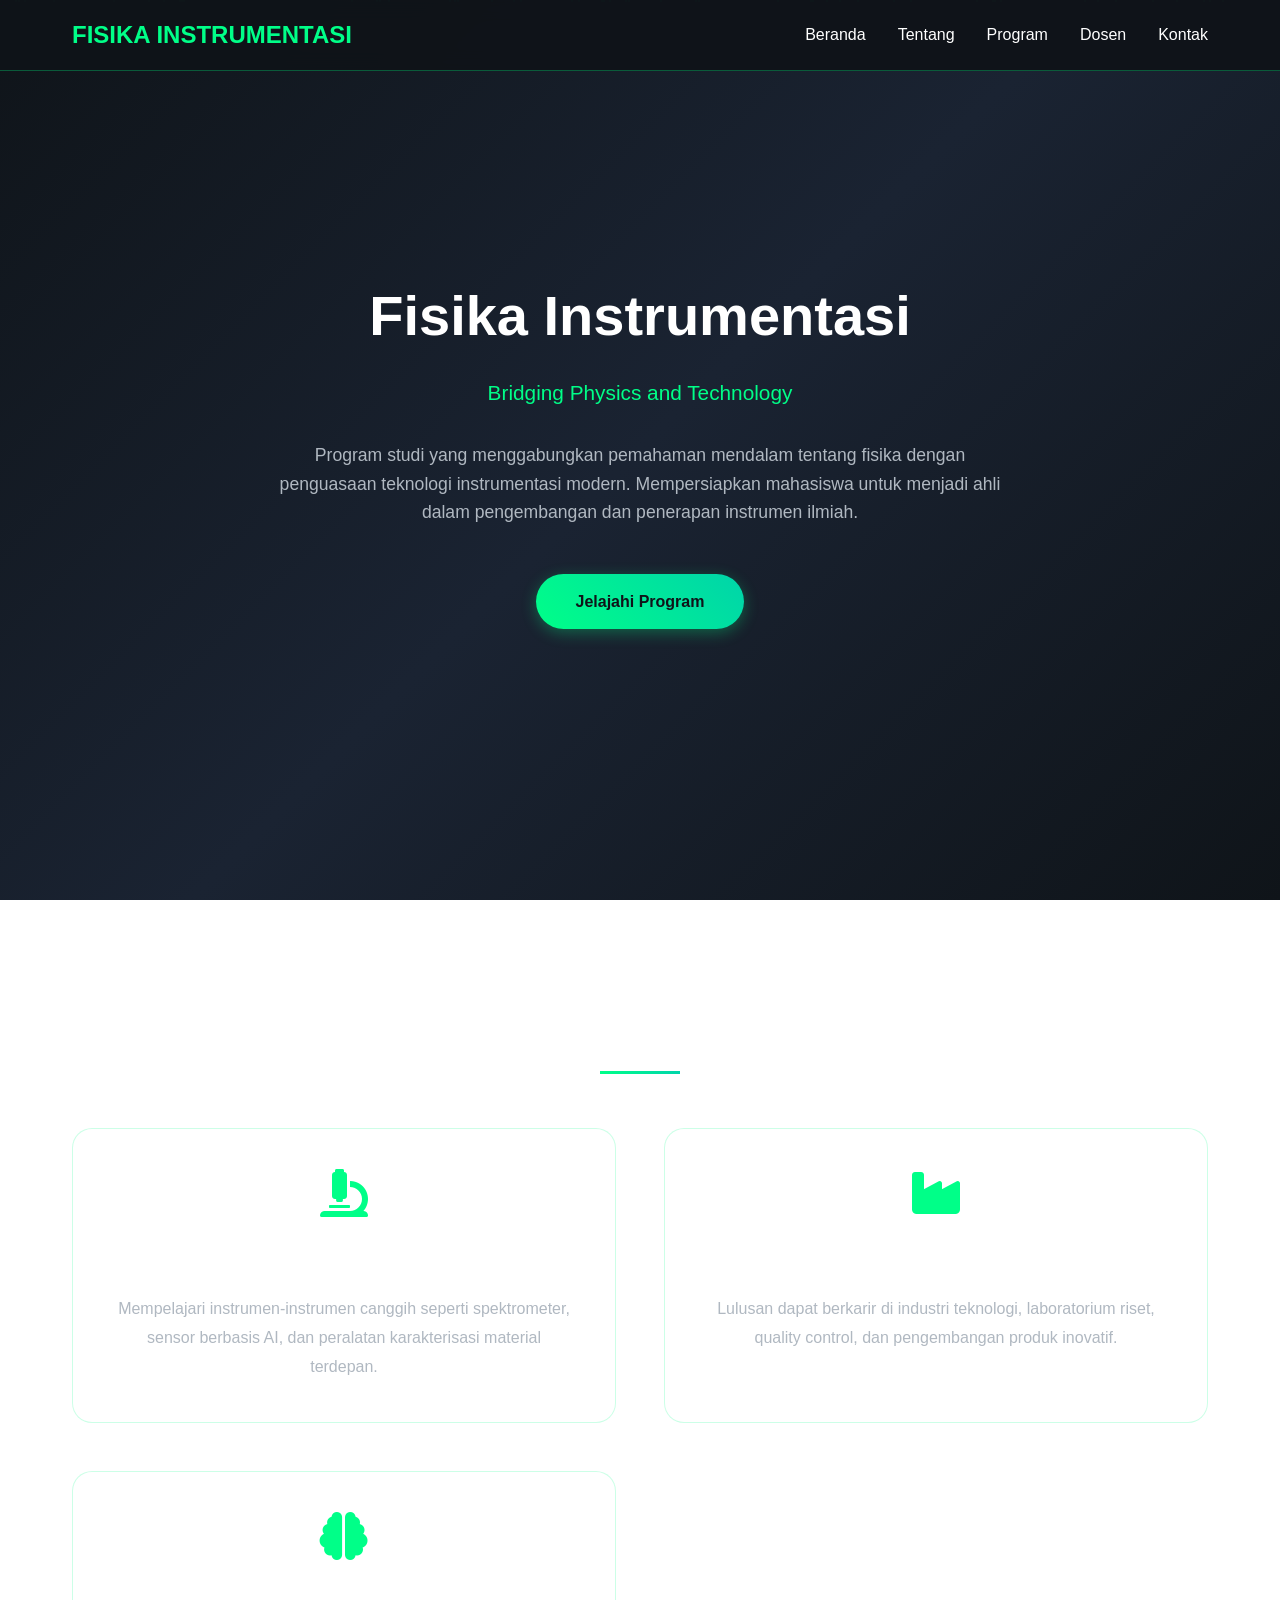
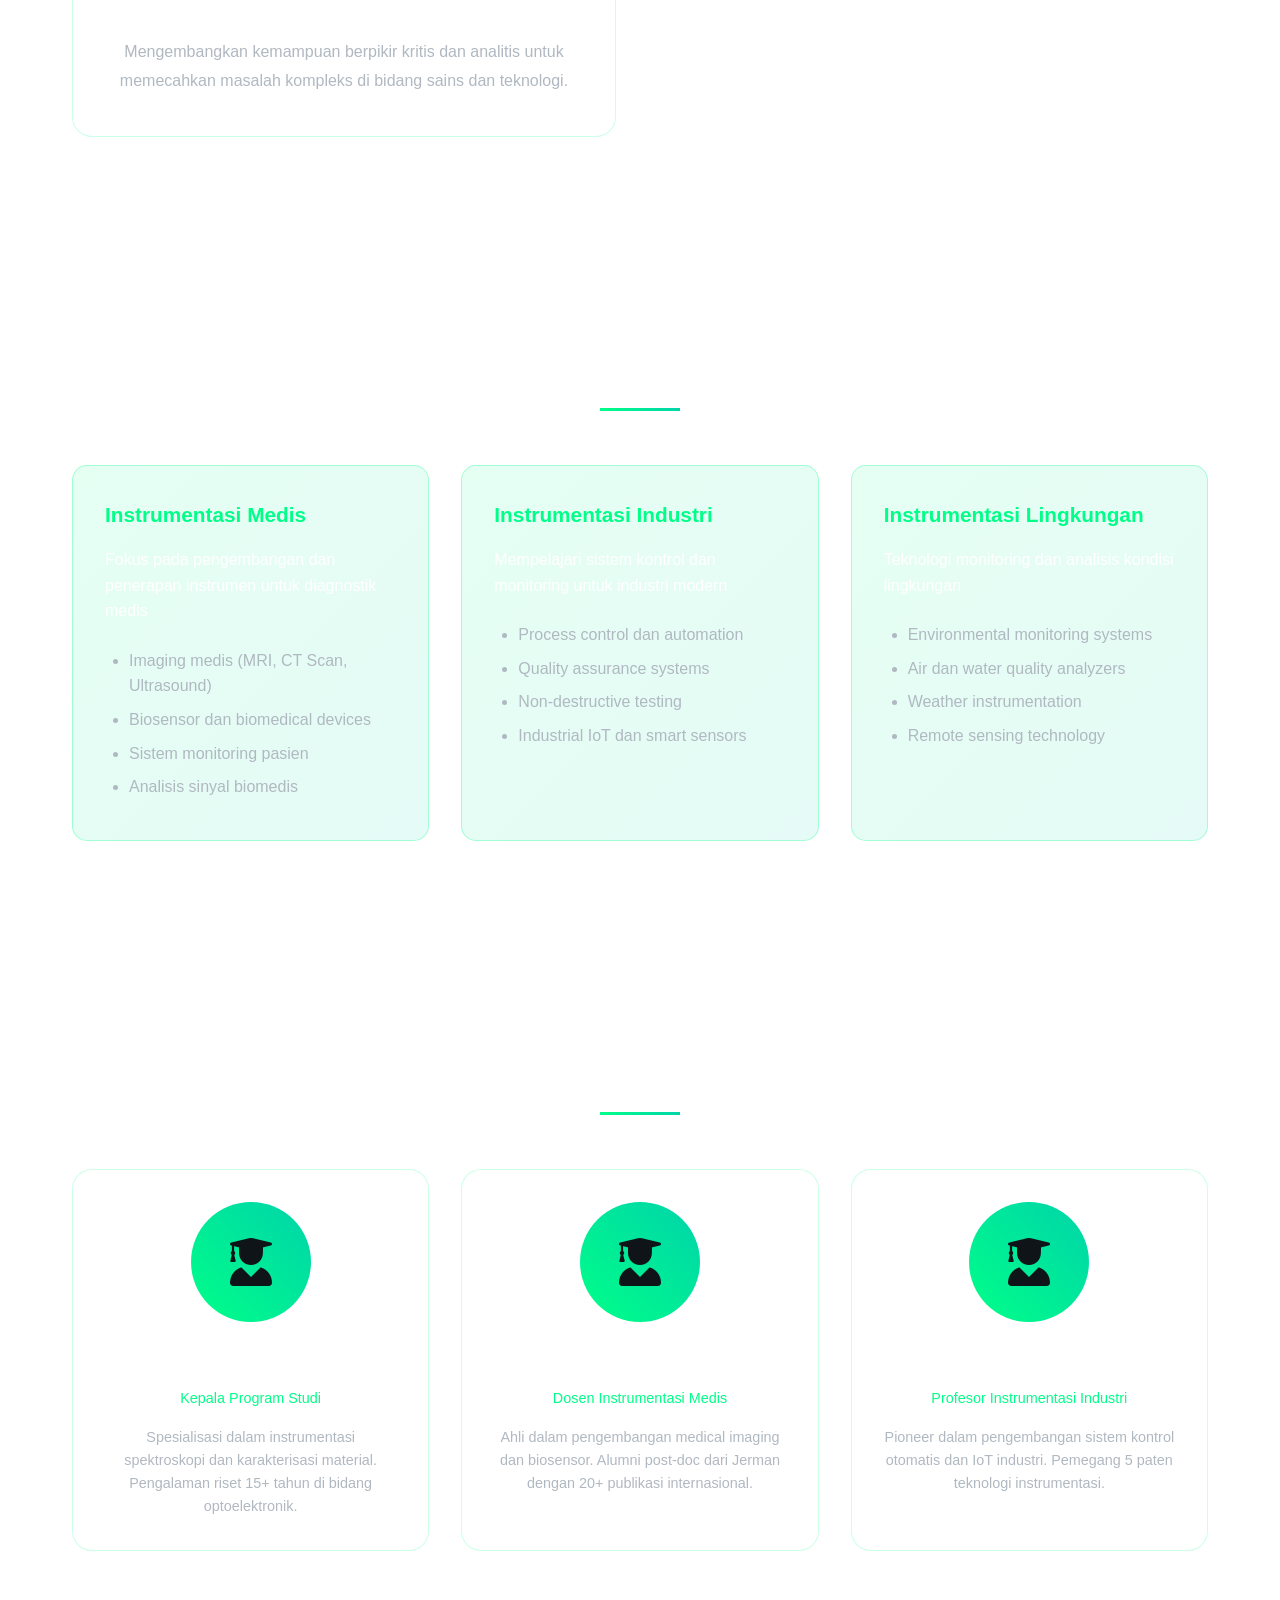
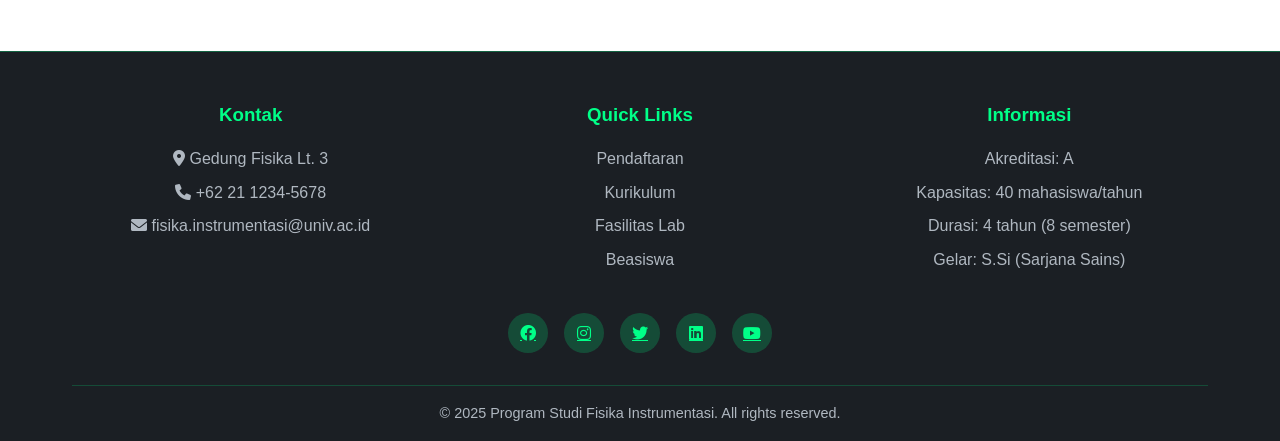
==== index.html @ 56d3bf28 "Add files via upload" ====
<!DOCTYPE html>
<html lang="id">
<head>
    <meta charset="UTF-8">
    <meta name="viewport" content="width=device-width, initial-scale=1.0">
    <title>Fisika Instrumentasi - Program Studi</title>
    <link href="https://cdnjs.cloudflare.com/ajax/libs/font-awesome/6.0.0/css/all.min.css" rel="stylesheet">
    <style>
        * {
            margin: 0;
            padding: 0;
            box-sizing: border-box;
        }

        body {
            font-family: 'Segoe UI', Tahoma, Geneva, Verdana, sans-serif;
            line-height: 1.6;
            color: #333;
            overflow-x: hidden;
        }

        /* Background Animation */
        .bg-animation {
            position: fixed;
            top: 0;
            left: 0;
            width: 100%;
            height: 100%;
            background: linear-gradient(135deg, #0f1419 0%, #1a2332 50%, #0f1419 100%);
            z-index: -2;
        }

        .particles {
            position: fixed;
            top: 0;
            left: 0;
            width: 100%;
            height: 100%;
            z-index: -1;
            opacity: 0.6;
        }

        .particle {
            position: absolute;
            width: 2px;
            height: 2px;
            background: #00ff88;
            border-radius: 50%;
            animation: float 20s infinite linear;
        }

        @keyframes float {
            0% { transform: translateY(100vh) rotate(0deg); opacity: 0; }
            10% { opacity: 1; }
            90% { opacity: 1; }
            100% { transform: translateY(-100vh) rotate(360deg); opacity: 0; }
        }

        /* Navigation */
        nav {
            position: fixed;
            top: 0;
            width: 100%;
            background: rgba(15, 20, 25, 0.95);
            backdrop-filter: blur(10px);
            border-bottom: 1px solid rgba(0, 255, 136, 0.3);
            z-index: 1000;
            padding: 1rem 0;
            transition: all 0.3s ease;
        }

        .nav-container {
            max-width: 1200px;
            margin: 0 auto;
            display: flex;
            justify-content: space-between;
            align-items: center;
            padding: 0 2rem;
        }

        .logo {
            font-size: 1.5rem;
            font-weight: bold;
            color: #00ff88;
            text-decoration: none;
        }

        .nav-links {
            display: flex;
            list-style: none;
            gap: 2rem;
        }

        .nav-links a {
            color: #fff;
            text-decoration: none;
            transition: all 0.3s ease;
            position: relative;
        }

        .nav-links a:hover {
            color: #00ff88;
            transform: translateY(-2px);
        }

        .nav-links a::after {
            content: '';
            position: absolute;
            bottom: -5px;
            left: 0;
            width: 0;
            height: 2px;
            background: #00ff88;
            transition: width 0.3s ease;
        }

        .nav-links a:hover::after {
            width: 100%;
        }

        /* Hero Section */
        .hero {
            height: 100vh;
            display: flex;
            align-items: center;
            justify-content: center;
            text-align: center;
            position: relative;
            overflow: hidden;
        }

        .hero-content {
            max-width: 800px;
            padding: 2rem;
            z-index: 2;
        }

        .hero h1 {
            font-size: 3.5rem;
            color: #fff;
            margin-bottom: 1rem;
            opacity: 0;
            animation: slideUp 1s ease forwards 0.5s;
        }

        .hero .subtitle {
            font-size: 1.3rem;
            color: #00ff88;
            margin-bottom: 2rem;
            opacity: 0;
            animation: slideUp 1s ease forwards 0.8s;
        }

        .hero .description {
            font-size: 1.1rem;
            color: #b0b8c1;
            margin-bottom: 3rem;
            opacity: 0;
            animation: slideUp 1s ease forwards 1.1s;
        }

        .cta-button {
            display: inline-block;
            padding: 15px 40px;
            background: linear-gradient(45deg, #00ff88, #00d4aa);
            color: #0f1419;
            text-decoration: none;
            border-radius: 50px;
            font-weight: bold;
            transition: all 0.3s ease;
            opacity: 0;
            animation: slideUp 1s ease forwards 1.4s;
            box-shadow: 0 4px 15px rgba(0, 255, 136, 0.3);
        }

        .cta-button:hover {
            transform: translateY(-3px);
            box-shadow: 0 8px 25px rgba(0, 255, 136, 0.5);
        }

        @keyframes slideUp {
            from {
                opacity: 0;
                transform: translateY(50px);
            }
            to {
                opacity: 1;
                transform: translateY(0);
            }
        }

        /* Sections */
        section {
            padding: 100px 0;
            position: relative;
        }

        .container {
            max-width: 1200px;
            margin: 0 auto;
            padding: 0 2rem;
        }

        .section-title {
            text-align: center;
            font-size: 2.5rem;
            color: #fff;
            margin-bottom: 3rem;
            position: relative;
        }

        .section-title::after {
            content: '';
            position: absolute;
            bottom: -10px;
            left: 50%;
            transform: translateX(-50%);
            width: 80px;
            height: 3px;
            background: linear-gradient(45deg, #00ff88, #00d4aa);
        }

        /* About Section */
        .about-grid {
            display: grid;
            grid-template-columns: repeat(auto-fit, minmax(350px, 1fr));
            gap: 3rem;
            margin-top: 4rem;
        }

        .about-card {
            background: rgba(255, 255, 255, 0.05);
            backdrop-filter: blur(10px);
            border: 1px solid rgba(0, 255, 136, 0.2);
            border-radius: 20px;
            padding: 2.5rem;
            text-align: center;
            transition: all 0.3s ease;
        }

        .about-card:hover {
            transform: translateY(-10px);
            border-color: #00ff88;
            box-shadow: 0 20px 40px rgba(0, 255, 136, 0.2);
        }

        .about-card i {
            font-size: 3rem;
            color: #00ff88;
            margin-bottom: 1.5rem;
        }

        .about-card h3 {
            color: #fff;
            font-size: 1.5rem;
            margin-bottom: 1rem;
        }

        .about-card p {
            color: #b0b8c1;
            line-height: 1.8;
        }

        /* Programs Section */
        .programs-grid {
            display: grid;
            grid-template-columns: repeat(auto-fit, minmax(300px, 1fr));
            gap: 2rem;
            margin-top: 4rem;
        }

        .program-card {
            background: linear-gradient(135deg, rgba(0, 255, 136, 0.1), rgba(0, 212, 170, 0.1));
            border: 1px solid rgba(0, 255, 136, 0.3);
            border-radius: 15px;
            padding: 2rem;
            transition: all 0.3s ease;
            position: relative;
            overflow: hidden;
        }

        .program-card::before {
            content: '';
            position: absolute;
            top: 0;
            left: -100%;
            width: 100%;
            height: 100%;
            background: linear-gradient(90deg, transparent, rgba(0, 255, 136, 0.2), transparent);
            transition: left 0.5s ease;
        }

        .program-card:hover::before {
            left: 100%;
        }

        .program-card:hover {
            transform: scale(1.05);
            border-color: #00ff88;
        }

        .program-card h3 {
            color: #00ff88;
            font-size: 1.3rem;
            margin-bottom: 1rem;
        }

        .program-card p {
            color: #fff;
            margin-bottom: 1.5rem;
        }

        .program-card ul {
            color: #b0b8c1;
            padding-left: 1.5rem;
        }

        .program-card li {
            margin-bottom: 0.5rem;
        }

        /* Faculty Section */
        .faculty-grid {
            display: grid;
            grid-template-columns: repeat(auto-fit, minmax(280px, 1fr));
            gap: 2rem;
            margin-top: 4rem;
        }

        .faculty-card {
            background: rgba(255, 255, 255, 0.05);
            backdrop-filter: blur(10px);
            border: 1px solid rgba(0, 255, 136, 0.2);
            border-radius: 20px;
            padding: 2rem;
            text-align: center;
            transition: all 0.3s ease;
            position: relative;
            overflow: hidden;
        }

        .faculty-card:hover {
            transform: translateY(-10px);
            border-color: #00ff88;
        }

        .faculty-avatar {
            width: 120px;
            height: 120px;
            border-radius: 50%;
            background: linear-gradient(45deg, #00ff88, #00d4aa);
            margin: 0 auto 1.5rem;
            display: flex;
            align-items: center;
            justify-content: center;
            font-size: 3rem;
            color: #0f1419;
            font-weight: bold;
        }

        .faculty-card h3 {
            color: #fff;
            font-size: 1.3rem;
            margin-bottom: 0.5rem;
        }

        .faculty-card .title {
            color: #00ff88;
            font-size: 0.9rem;
            margin-bottom: 1rem;
        }

        .faculty-card p {
            color: #b0b8c1;
            font-size: 0.9rem;
        }

        /* Footer */
        footer {
            background: rgba(15, 20, 25, 0.95);
            border-top: 1px solid rgba(0, 255, 136, 0.3);
            padding: 3rem 0 1rem;
            text-align: center;
        }

        .footer-content {
            max-width: 1200px;
            margin: 0 auto;
            padding: 0 2rem;
        }

        .footer-grid {
            display: grid;
            grid-template-columns: repeat(auto-fit, minmax(250px, 1fr));
            gap: 2rem;
            margin-bottom: 2rem;
        }

        .footer-section h3 {
            color: #00ff88;
            margin-bottom: 1rem;
        }

        .footer-section p, .footer-section a {
            color: #b0b8c1;
            text-decoration: none;
            margin-bottom: 0.5rem;
            display: block;
        }

        .footer-section a:hover {
            color: #00ff88;
        }

        .social-links {
            display: flex;
            justify-content: center;
            gap: 1rem;
            margin: 2rem 0;
        }

        .social-links a {
            display: inline-block;
            width: 40px;
            height: 40px;
            background: rgba(0, 255, 136, 0.2);
            border-radius: 50%;
            display: flex;
            align-items: center;
            justify-content: center;
            color: #00ff88;
            transition: all 0.3s ease;
        }

        .social-links a:hover {
            background: #00ff88;
            color: #0f1419;
            transform: translateY(-3px);
        }

        .copyright {
            border-top: 1px solid rgba(0, 255, 136, 0.2);
            padding-top: 1rem;
            color: #b0b8c1;
            font-size: 0.9rem;
        }

        /* Responsive */
        @media (max-width: 768px) {
            .nav-links {
                display: none;
            }

            .hero h1 {
                font-size: 2.5rem;
            }

            .hero .subtitle {
                font-size: 1.1rem;
            }

            .section-title {
                font-size: 2rem;
            }

            .about-grid, .programs-grid, .faculty-grid {
                grid-template-columns: 1fr;
            }
        }
    </style>
</head>
<body>
    <div class="bg-animation"></div>
    <div class="particles" id="particles"></div>

    <!-- Navigation -->
    <nav>
        <div class="nav-container">
            <a href="#" class="logo">FISIKA INSTRUMENTASI</a>
            <ul class="nav-links">
                <li><a href="#home">Beranda</a></li>
                <li><a href="#about">Tentang</a></li>
                <li><a href="#programs">Program</a></li>
                <li><a href="#faculty">Dosen</a></li>
                <li><a href="#contact">Kontak</a></li>
            </ul>
        </div>
    </nav>

    <!-- Hero Section -->
    <section id="home" class="hero">
        <div class="hero-content">
            <h1>Fisika Instrumentasi</h1>
            <p class="subtitle">Bridging Physics and Technology</p>
            <p class="description">
                Program studi yang menggabungkan pemahaman mendalam tentang fisika dengan penguasaan teknologi instrumentasi modern. 
                Mempersiapkan mahasiswa untuk menjadi ahli dalam pengembangan dan penerapan instrumen ilmiah.
            </p>
            <a href="#about" class="cta-button">Jelajahi Program</a>
        </div>
    </section>

    <!-- About Section -->
    <section id="about">
        <div class="container">
            <h2 class="section-title">Mengapa Fisika Instrumentasi?</h2>
            <div class="about-grid">
                <div class="about-card">
                    <i class="fas fa-microscope"></i>
                    <h3>Teknologi Canggih</h3>
                    <p>Mempelajari instrumen-instrumen canggih seperti spektrometer, sensor berbasis AI, dan peralatan karakterisasi material terdepan.</p>
                </div>
                <div class="about-card">
                    <i class="fas fa-industry"></i>
                    <h3>Peluang Karir Luas</h3>
                    <p>Lulusan dapat berkarir di industri teknologi, laboratorium riset, quality control, dan pengembangan produk inovatif.</p>
                </div>
                <div class="about-card">
                    <i class="fas fa-brain"></i>
                    <h3>Pemikiran Analitis</h3>
                    <p>Mengembangkan kemampuan berpikir kritis dan analitis untuk memecahkan masalah kompleks di bidang sains dan teknologi.</p>
                </div>
            </div>
        </div>
    </section>

    <!-- Programs Section -->
    <section id="programs">
        <div class="container">
            <h2 class="section-title">Program Unggulan</h2>
            <div class="programs-grid">
                <div class="program-card">
                    <h3>Instrumentasi Medis</h3>
                    <p>Fokus pada pengembangan dan penerapan instrumen untuk diagnostik medis</p>
                    <ul>
                        <li>Imaging medis (MRI, CT Scan, Ultrasound)</li>
                        <li>Biosensor dan biomedical devices</li>
                        <li>Sistem monitoring pasien</li>
                        <li>Analisis sinyal biomedis</li>
                    </ul>
                </div>
                <div class="program-card">
                    <h3>Instrumentasi Industri</h3>
                    <p>Mempelajari sistem kontrol dan monitoring untuk industri modern</p>
                    <ul>
                        <li>Process control dan automation</li>
                        <li>Quality assurance systems</li>
                        <li>Non-destructive testing</li>
                        <li>Industrial IoT dan smart sensors</li>
                    </ul>
                </div>
                <div class="program-card">
                    <h3>Instrumentasi Lingkungan</h3>
                    <p>Teknologi monitoring dan analisis kondisi lingkungan</p>
                    <ul>
                        <li>Environmental monitoring systems</li>
                        <li>Air dan water quality analyzers</li>
                        <li>Weather instrumentation</li>
                        <li>Remote sensing technology</li>
                    </ul>
                </div>
            </div>
        </div>
    </section>

    <!-- Faculty Section -->
    <section id="faculty">
        <div class="container">
            <h2 class="section-title">Tim Dosen</h2>
            <div class="faculty-grid">
                <div class="faculty-card">
                    <div class="faculty-avatar">
                        <i class="fas fa-user-graduate"></i>
                    </div>
                    <h3>Dr. Ahmad Santoso, M.Si</h3>
                    <p class="title">Kepala Program Studi</p>
                    <p>Spesialisasi dalam instrumentasi spektroskopi dan karakterisasi material. Pengalaman riset 15+ tahun di bidang optoelektronik.</p>
                </div>
                <div class="faculty-card">
                    <div class="faculty-avatar">
                        <i class="fas fa-user-graduate"></i>
                    </div>
                    <h3>Dr. Siti Rahayu, M.T</h3>
                    <p class="title">Dosen Instrumentasi Medis</p>
                    <p>Ahli dalam pengembangan medical imaging dan biosensor. Alumni post-doc dari Jerman dengan 20+ publikasi internasional.</p>
                </div>
                <div class="faculty-card">
                    <div class="faculty-avatar">
                        <i class="fas fa-user-graduate"></i>
                    </div>
                    <h3>Prof. Dr. Budi Pratama</h3>
                    <p class="title">Profesor Instrumentasi Industri</p>
                    <p>Pioneer dalam pengembangan sistem kontrol otomatis dan IoT industri. Pemegang 5 paten teknologi instrumentasi.</p>
                </div>
            </div>
        </div>
    </section>

    <!-- Footer -->
    <footer id="contact">
        <div class="footer-content">
            <div class="footer-grid">
                <div class="footer-section">
                    <h3>Kontak</h3>
                    <p><i class="fas fa-map-marker-alt"></i> Gedung Fisika Lt. 3</p>
                    <p><i class="fas fa-phone"></i> +62 21 1234-5678</p>
                    <p><i class="fas fa-envelope"></i> fisika.instrumentasi@univ.ac.id</p>
                </div>
                <div class="footer-section">
                    <h3>Quick Links</h3>
                    <a href="#">Pendaftaran</a>
                    <a href="#">Kurikulum</a>
                    <a href="#">Fasilitas Lab</a>
                    <a href="#">Beasiswa</a>
                </div>
                <div class="footer-section">
                    <h3>Informasi</h3>
                    <a href="#">Akreditasi: A</a>
                    <a href="#">Kapasitas: 40 mahasiswa/tahun</a>
                    <a href="#">Durasi: 4 tahun (8 semester)</a>
                    <a href="#">Gelar: S.Si (Sarjana Sains)</a>
                </div>
            </div>
            
            <div class="social-links">
                <a href="#"><i class="fab fa-facebook"></i></a>
                <a href="#"><i class="fab fa-instagram"></i></a>
                <a href="#"><i class="fab fa-twitter"></i></a>
                <a href="#"><i class="fab fa-linkedin"></i></a>
                <a href="#"><i class="fab fa-youtube"></i></a>
            </div>
            
            <div class="copyright">
                <p>&copy; 2025 Program Studi Fisika Instrumentasi. All rights reserved.</p>
            </div>
        </div>
    </footer>

    <script>
        // Create floating particles
        function createParticles() {
            const particlesContainer = document.getElementById('particles');
            const particleCount = 50;

            for (let i = 0; i < particleCount; i++) {
                const particle = document.createElement('div');
                particle.className = 'particle';
                particle.style.left = Math.random() * 100 + '%';
                particle.style.animationDelay = Math.random() * 20 + 's';
                particle.style.animationDuration = (Math.random() * 10 + 15) + 's';
                particlesContainer.appendChild(particle);
            }
        }

        // Smooth scrolling for navigation links
        document.querySelectorAll('a[href^="#"]').forEach(anchor => {
            anchor.addEventListener('click', function (e) {
                e.preventDefault();
                const target = document.querySelector(this.getAttribute('href'));
                if (target) {
                    target.scrollIntoView({
                        behavior: 'smooth',
                        block: 'start'
                    });
                }
            });
        });

        // Initialize particles when page loads
        window.addEventListener('load', createParticles);

        // Add scroll effect to navigation
        window.addEventListener('scroll', function() {
            const nav = document.querySelector('nav');
            if (window.scrollY > 100) {
                nav.style.background = 'rgba(15, 20, 25, 0.98)';
            } else {
                nav.style.background = 'rgba(15, 20, 25, 0.95)';
            }
        });

        // Add intersection observer for animations
        const observerOptions = {
            threshold: 0.1,
            rootMargin: '0px 0px -50px 0px'
        };

        const observer = new IntersectionObserver(function(entries) {
            entries.forEach(entry => {
                if (entry.isIntersecting) {
                    entry.target.style.opacity = '1';
                    entry.target.style.transform = 'translateY(0)';
                }
            });
        }, observerOptions);

        // Observe all cards for animation
        document.querySelectorAll('.about-card, .program-card, .faculty-card').forEach(card => {
            card.style.opacity = '0';
            card.style.transform = 'translateY(30px)';
            card.style.transition = 'all 0.6s ease';
            observer.observe(card);
        });
    </script>
</body>
</html>
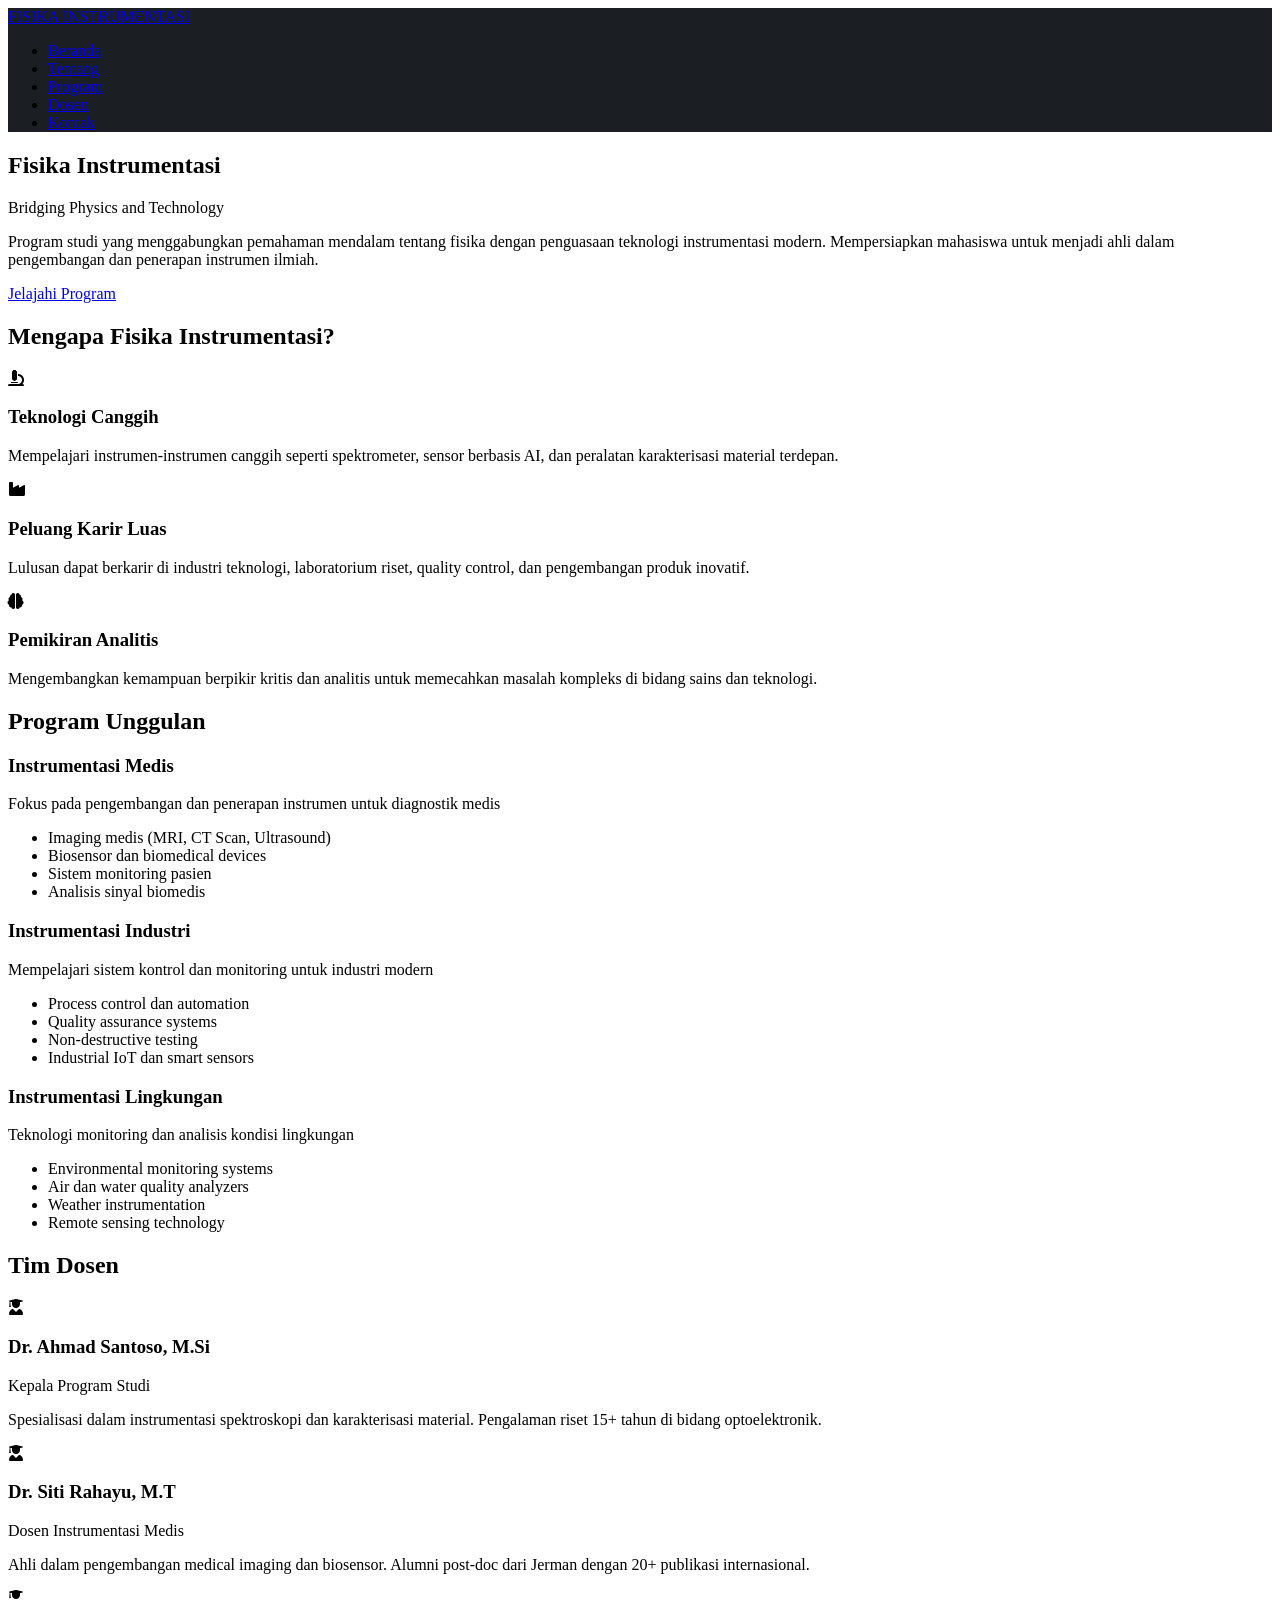
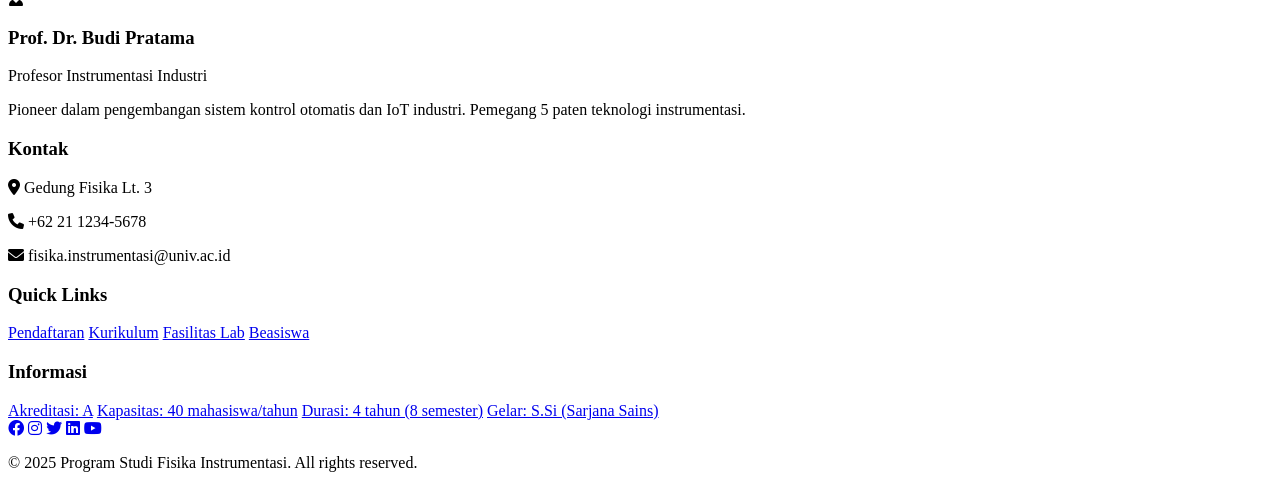
==== commit 6d75ee0d: "Update index.html" ====
--- a/index.html
+++ b/index.html
@@ -5,469 +5,7 @@
     <meta name="viewport" content="width=device-width, initial-scale=1.0">
     <title>Fisika Instrumentasi - Program Studi</title>
     <link href="https://cdnjs.cloudflare.com/ajax/libs/font-awesome/6.0.0/css/all.min.css" rel="stylesheet">
-    <style>
-        * {
-            margin: 0;
-            padding: 0;
-            box-sizing: border-box;
-        }
-
-        body {
-            font-family: 'Segoe UI', Tahoma, Geneva, Verdana, sans-serif;
-            line-height: 1.6;
-            color: #333;
-            overflow-x: hidden;
-        }
-
-        /* Background Animation */
-        .bg-animation {
-            position: fixed;
-            top: 0;
-            left: 0;
-            width: 100%;
-            height: 100%;
-            background: linear-gradient(135deg, #0f1419 0%, #1a2332 50%, #0f1419 100%);
-            z-index: -2;
-        }
-
-        .particles {
-            position: fixed;
-            top: 0;
-            left: 0;
-            width: 100%;
-            height: 100%;
-            z-index: -1;
-            opacity: 0.6;
-        }
-
-        .particle {
-            position: absolute;
-            width: 2px;
-            height: 2px;
-            background: #00ff88;
-            border-radius: 50%;
-            animation: float 20s infinite linear;
-        }
-
-        @keyframes float {
-            0% { transform: translateY(100vh) rotate(0deg); opacity: 0; }
-            10% { opacity: 1; }
-            90% { opacity: 1; }
-            100% { transform: translateY(-100vh) rotate(360deg); opacity: 0; }
-        }
-
-        /* Navigation */
-        nav {
-            position: fixed;
-            top: 0;
-            width: 100%;
-            background: rgba(15, 20, 25, 0.95);
-            backdrop-filter: blur(10px);
-            border-bottom: 1px solid rgba(0, 255, 136, 0.3);
-            z-index: 1000;
-            padding: 1rem 0;
-            transition: all 0.3s ease;
-        }
-
-        .nav-container {
-            max-width: 1200px;
-            margin: 0 auto;
-            display: flex;
-            justify-content: space-between;
-            align-items: center;
-            padding: 0 2rem;
-        }
-
-        .logo {
-            font-size: 1.5rem;
-            font-weight: bold;
-            color: #00ff88;
-            text-decoration: none;
-        }
-
-        .nav-links {
-            display: flex;
-            list-style: none;
-            gap: 2rem;
-        }
-
-        .nav-links a {
-            color: #fff;
-            text-decoration: none;
-            transition: all 0.3s ease;
-            position: relative;
-        }
-
-        .nav-links a:hover {
-            color: #00ff88;
-            transform: translateY(-2px);
-        }
-
-        .nav-links a::after {
-            content: '';
-            position: absolute;
-            bottom: -5px;
-            left: 0;
-            width: 0;
-            height: 2px;
-            background: #00ff88;
-            transition: width 0.3s ease;
-        }
-
-        .nav-links a:hover::after {
-            width: 100%;
-        }
-
-        /* Hero Section */
-        .hero {
-            height: 100vh;
-            display: flex;
-            align-items: center;
-            justify-content: center;
-            text-align: center;
-            position: relative;
-            overflow: hidden;
-        }
-
-        .hero-content {
-            max-width: 800px;
-            padding: 2rem;
-            z-index: 2;
-        }
-
-        .hero h1 {
-            font-size: 3.5rem;
-            color: #fff;
-            margin-bottom: 1rem;
-            opacity: 0;
-            animation: slideUp 1s ease forwards 0.5s;
-        }
-
-        .hero .subtitle {
-            font-size: 1.3rem;
-            color: #00ff88;
-            margin-bottom: 2rem;
-            opacity: 0;
-            animation: slideUp 1s ease forwards 0.8s;
-        }
-
-        .hero .description {
-            font-size: 1.1rem;
-            color: #b0b8c1;
-            margin-bottom: 3rem;
-            opacity: 0;
-            animation: slideUp 1s ease forwards 1.1s;
-        }
-
-        .cta-button {
-            display: inline-block;
-            padding: 15px 40px;
-            background: linear-gradient(45deg, #00ff88, #00d4aa);
-            color: #0f1419;
-            text-decoration: none;
-            border-radius: 50px;
-            font-weight: bold;
-            transition: all 0.3s ease;
-            opacity: 0;
-            animation: slideUp 1s ease forwards 1.4s;
-            box-shadow: 0 4px 15px rgba(0, 255, 136, 0.3);
-        }
-
-        .cta-button:hover {
-            transform: translateY(-3px);
-            box-shadow: 0 8px 25px rgba(0, 255, 136, 0.5);
-        }
-
-        @keyframes slideUp {
-            from {
-                opacity: 0;
-                transform: translateY(50px);
-            }
-            to {
-                opacity: 1;
-                transform: translateY(0);
-            }
-        }
-
-        /* Sections */
-        section {
-            padding: 100px 0;
-            position: relative;
-        }
-
-        .container {
-            max-width: 1200px;
-            margin: 0 auto;
-            padding: 0 2rem;
-        }
-
-        .section-title {
-            text-align: center;
-            font-size: 2.5rem;
-            color: #fff;
-            margin-bottom: 3rem;
-            position: relative;
-        }
-
-        .section-title::after {
-            content: '';
-            position: absolute;
-            bottom: -10px;
-            left: 50%;
-            transform: translateX(-50%);
-            width: 80px;
-            height: 3px;
-            background: linear-gradient(45deg, #00ff88, #00d4aa);
-        }
-
-        /* About Section */
-        .about-grid {
-            display: grid;
-            grid-template-columns: repeat(auto-fit, minmax(350px, 1fr));
-            gap: 3rem;
-            margin-top: 4rem;
-        }
-
-        .about-card {
-            background: rgba(255, 255, 255, 0.05);
-            backdrop-filter: blur(10px);
-            border: 1px solid rgba(0, 255, 136, 0.2);
-            border-radius: 20px;
-            padding: 2.5rem;
-            text-align: center;
-            transition: all 0.3s ease;
-        }
-
-        .about-card:hover {
-            transform: translateY(-10px);
-            border-color: #00ff88;
-            box-shadow: 0 20px 40px rgba(0, 255, 136, 0.2);
-        }
-
-        .about-card i {
-            font-size: 3rem;
-            color: #00ff88;
-            margin-bottom: 1.5rem;
-        }
-
-        .about-card h3 {
-            color: #fff;
-            font-size: 1.5rem;
-            margin-bottom: 1rem;
-        }
-
-        .about-card p {
-            color: #b0b8c1;
-            line-height: 1.8;
-        }
-
-        /* Programs Section */
-        .programs-grid {
-            display: grid;
-            grid-template-columns: repeat(auto-fit, minmax(300px, 1fr));
-            gap: 2rem;
-            margin-top: 4rem;
-        }
-
-        .program-card {
-            background: linear-gradient(135deg, rgba(0, 255, 136, 0.1), rgba(0, 212, 170, 0.1));
-            border: 1px solid rgba(0, 255, 136, 0.3);
-            border-radius: 15px;
-            padding: 2rem;
-            transition: all 0.3s ease;
-            position: relative;
-            overflow: hidden;
-        }
-
-        .program-card::before {
-            content: '';
-            position: absolute;
-            top: 0;
-            left: -100%;
-            width: 100%;
-            height: 100%;
-            background: linear-gradient(90deg, transparent, rgba(0, 255, 136, 0.2), transparent);
-            transition: left 0.5s ease;
-        }
-
-        .program-card:hover::before {
-            left: 100%;
-        }
-
-        .program-card:hover {
-            transform: scale(1.05);
-            border-color: #00ff88;
-        }
-
-        .program-card h3 {
-            color: #00ff88;
-            font-size: 1.3rem;
-            margin-bottom: 1rem;
-        }
-
-        .program-card p {
-            color: #fff;
-            margin-bottom: 1.5rem;
-        }
-
-        .program-card ul {
-            color: #b0b8c1;
-            padding-left: 1.5rem;
-        }
-
-        .program-card li {
-            margin-bottom: 0.5rem;
-        }
-
-        /* Faculty Section */
-        .faculty-grid {
-            display: grid;
-            grid-template-columns: repeat(auto-fit, minmax(280px, 1fr));
-            gap: 2rem;
-            margin-top: 4rem;
-        }
-
-        .faculty-card {
-            background: rgba(255, 255, 255, 0.05);
-            backdrop-filter: blur(10px);
-            border: 1px solid rgba(0, 255, 136, 0.2);
-            border-radius: 20px;
-            padding: 2rem;
-            text-align: center;
-            transition: all 0.3s ease;
-            position: relative;
-            overflow: hidden;
-        }
-
-        .faculty-card:hover {
-            transform: translateY(-10px);
-            border-color: #00ff88;
-        }
-
-        .faculty-avatar {
-            width: 120px;
-            height: 120px;
-            border-radius: 50%;
-            background: linear-gradient(45deg, #00ff88, #00d4aa);
-            margin: 0 auto 1.5rem;
-            display: flex;
-            align-items: center;
-            justify-content: center;
-            font-size: 3rem;
-            color: #0f1419;
-            font-weight: bold;
-        }
-
-        .faculty-card h3 {
-            color: #fff;
-            font-size: 1.3rem;
-            margin-bottom: 0.5rem;
-        }
-
-        .faculty-card .title {
-            color: #00ff88;
-            font-size: 0.9rem;
-            margin-bottom: 1rem;
-        }
-
-        .faculty-card p {
-            color: #b0b8c1;
-            font-size: 0.9rem;
-        }
-
-        /* Footer */
-        footer {
-            background: rgba(15, 20, 25, 0.95);
-            border-top: 1px solid rgba(0, 255, 136, 0.3);
-            padding: 3rem 0 1rem;
-            text-align: center;
-        }
-
-        .footer-content {
-            max-width: 1200px;
-            margin: 0 auto;
-            padding: 0 2rem;
-        }
-
-        .footer-grid {
-            display: grid;
-            grid-template-columns: repeat(auto-fit, minmax(250px, 1fr));
-            gap: 2rem;
-            margin-bottom: 2rem;
-        }
-
-        .footer-section h3 {
-            color: #00ff88;
-            margin-bottom: 1rem;
-        }
-
-        .footer-section p, .footer-section a {
-            color: #b0b8c1;
-            text-decoration: none;
-            margin-bottom: 0.5rem;
-            display: block;
-        }
-
-        .footer-section a:hover {
-            color: #00ff88;
-        }
-
-        .social-links {
-            display: flex;
-            justify-content: center;
-            gap: 1rem;
-            margin: 2rem 0;
-        }
-
-        .social-links a {
-            display: inline-block;
-            width: 40px;
-            height: 40px;
-            background: rgba(0, 255, 136, 0.2);
-            border-radius: 50%;
-            display: flex;
-            align-items: center;
-            justify-content: center;
-            color: #00ff88;
-            transition: all 0.3s ease;
-        }
-
-        .social-links a:hover {
-            background: #00ff88;
-            color: #0f1419;
-            transform: translateY(-3px);
-        }
-
-        .copyright {
-            border-top: 1px solid rgba(0, 255, 136, 0.2);
-            padding-top: 1rem;
-            color: #b0b8c1;
-            font-size: 0.9rem;
-        }
-
-        /* Responsive */
-        @media (max-width: 768px) {
-            .nav-links {
-                display: none;
-            }
-
-            .hero h1 {
-                font-size: 2.5rem;
-            }
-
-            .hero .subtitle {
-                font-size: 1.1rem;
-            }
-
-            .section-title {
-                font-size: 2rem;
-            }
-
-            .about-grid, .programs-grid, .faculty-grid {
-                grid-template-columns: 1fr;
-            }
-        }
-    </style>
+    <link rel="stylesheet" href="styles.css">
 </head>
 <body>
     <div class="bg-animation"></div>
@@ -703,4 +241,4 @@
         });
     </script>
 </body>
-</html>+</html>
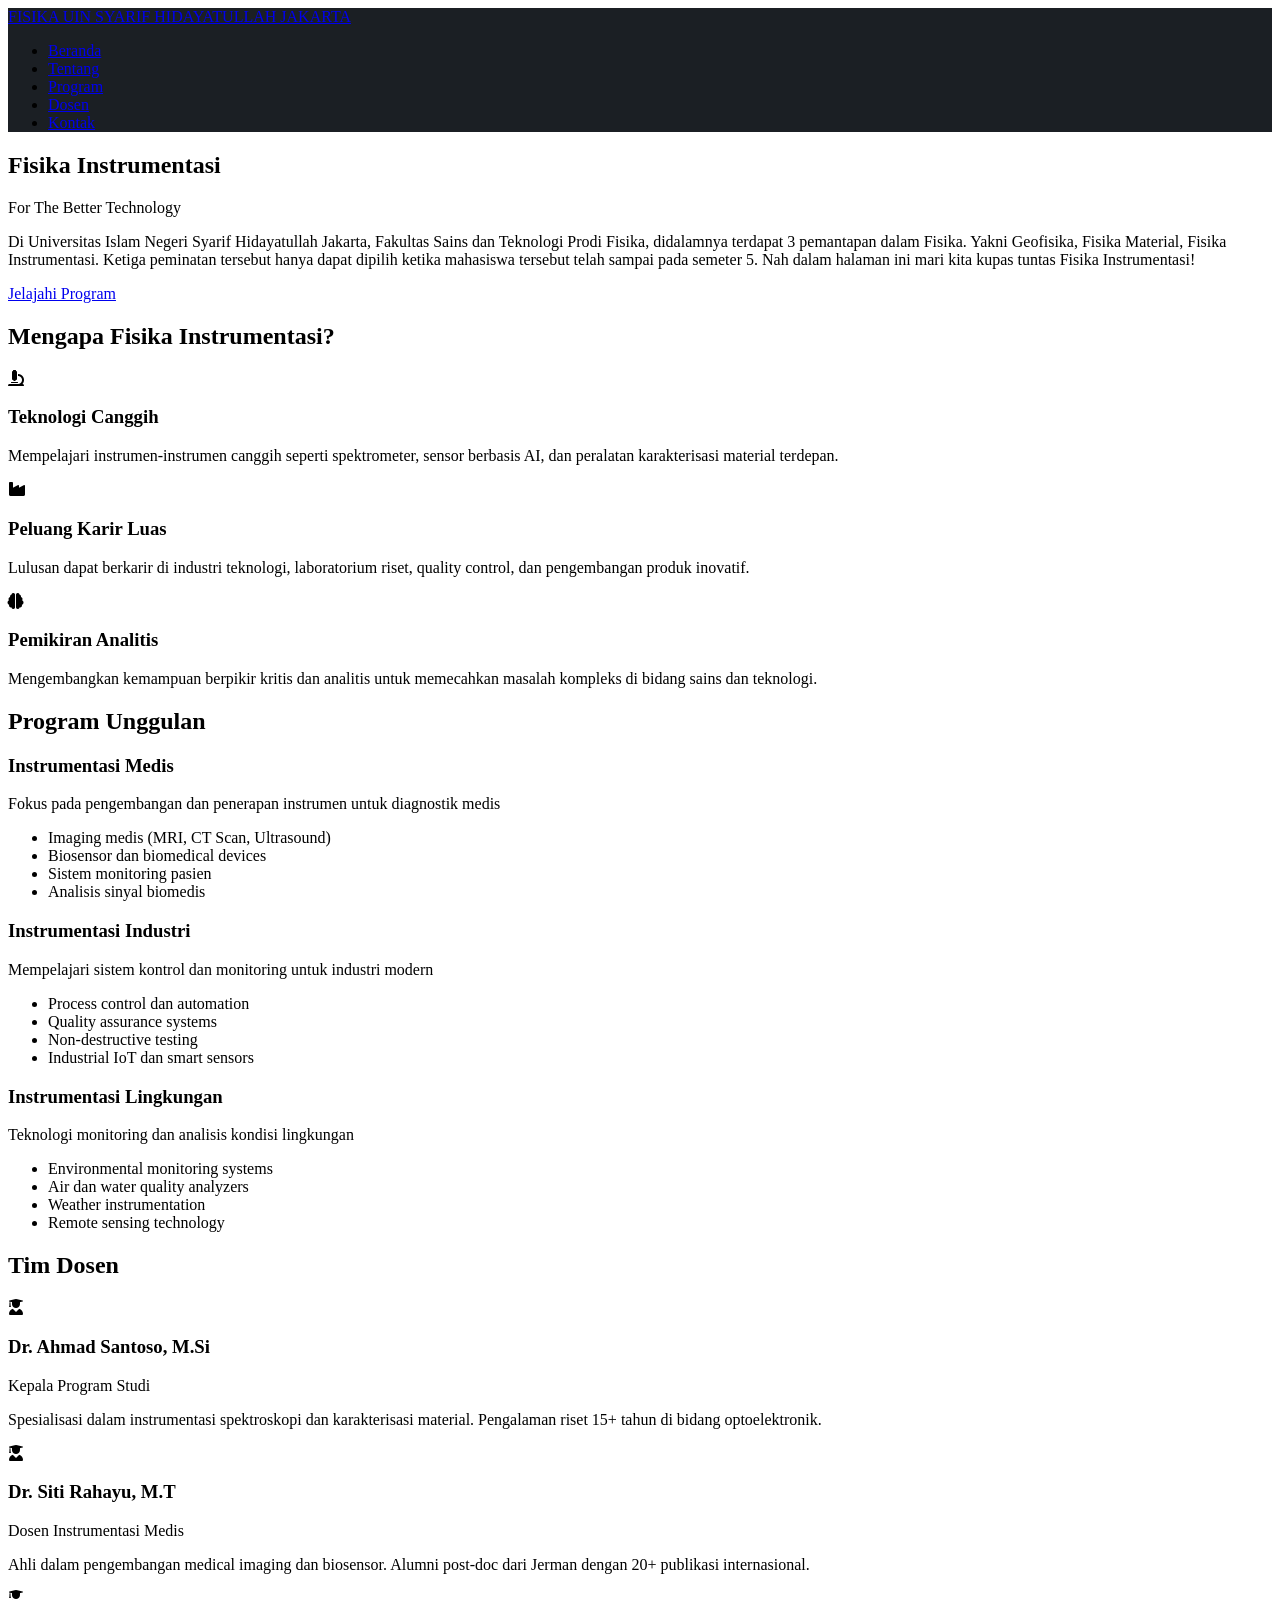
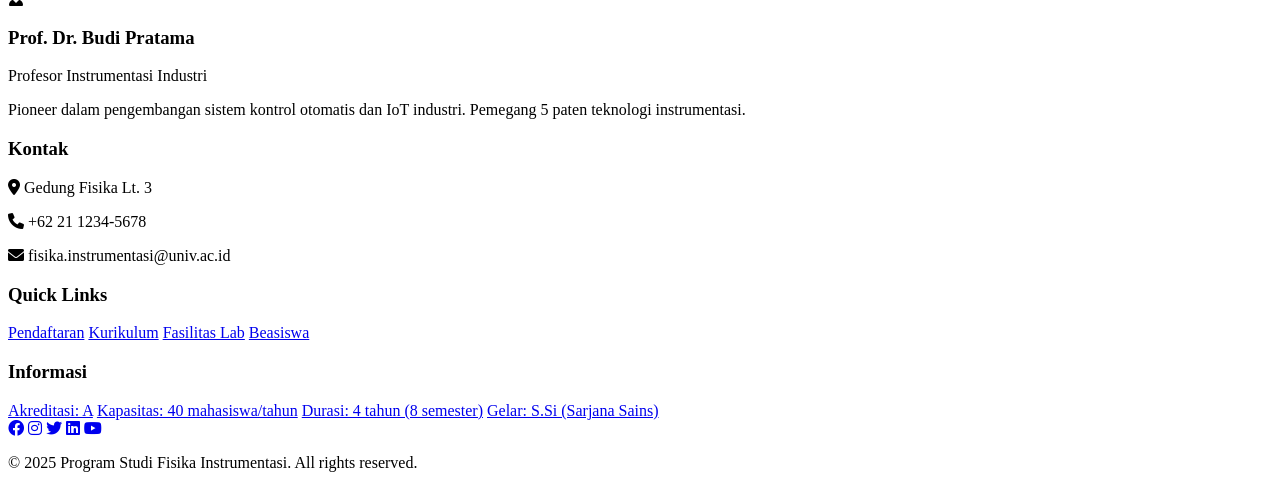
==== commit 1cbfb5da: "Update index.html" ====
--- a/index.html
+++ b/index.html
@@ -14,7 +14,7 @@
     <!-- Navigation -->
     <nav>
         <div class="nav-container">
-            <a href="#" class="logo">FISIKA INSTRUMENTASI</a>
+            <a href="#" class="logo">FISIKA UIN SYARIF HIDAYATULLAH JAKARTA</a>
             <ul class="nav-links">
                 <li><a href="#home">Beranda</a></li>
                 <li><a href="#about">Tentang</a></li>
@@ -29,10 +29,10 @@
     <section id="home" class="hero">
         <div class="hero-content">
             <h1>Fisika Instrumentasi</h1>
-            <p class="subtitle">Bridging Physics and Technology</p>
+            <p class="subtitle">For The Better Technology</p>
             <p class="description">
-                Program studi yang menggabungkan pemahaman mendalam tentang fisika dengan penguasaan teknologi instrumentasi modern. 
-                Mempersiapkan mahasiswa untuk menjadi ahli dalam pengembangan dan penerapan instrumen ilmiah.
+                Di Universitas Islam Negeri Syarif Hidayatullah Jakarta, Fakultas Sains dan Teknologi Prodi Fisika, didalamnya terdapat 3 pemantapan dalam Fisika. Yakni Geofisika, Fisika Material, Fisika Instrumentasi. Ketiga peminatan tersebut hanya dapat dipilih ketika mahasiswa tersebut telah sampai pada semeter 5. Nah dalam halaman ini mari kita kupas tuntas Fisika Instrumentasi!
+
             </p>
             <a href="#about" class="cta-button">Jelajahi Program</a>
         </div>
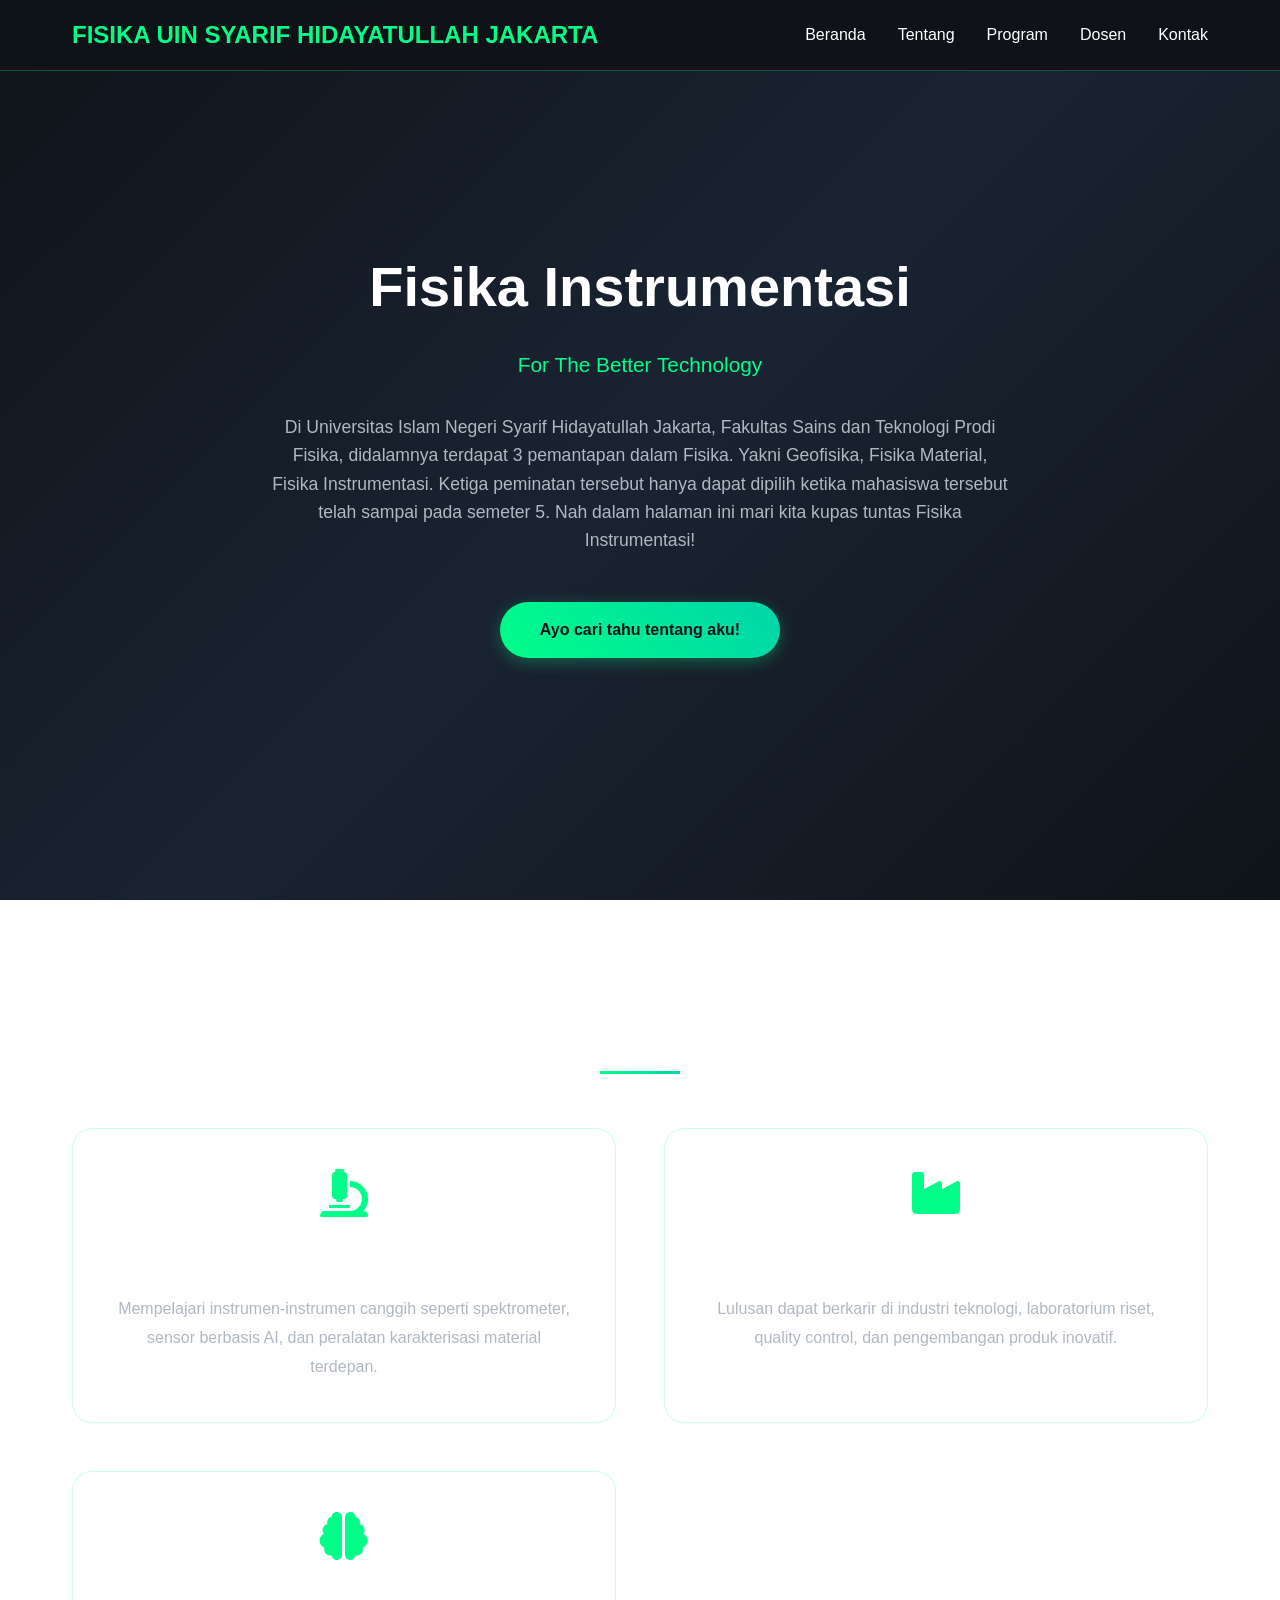
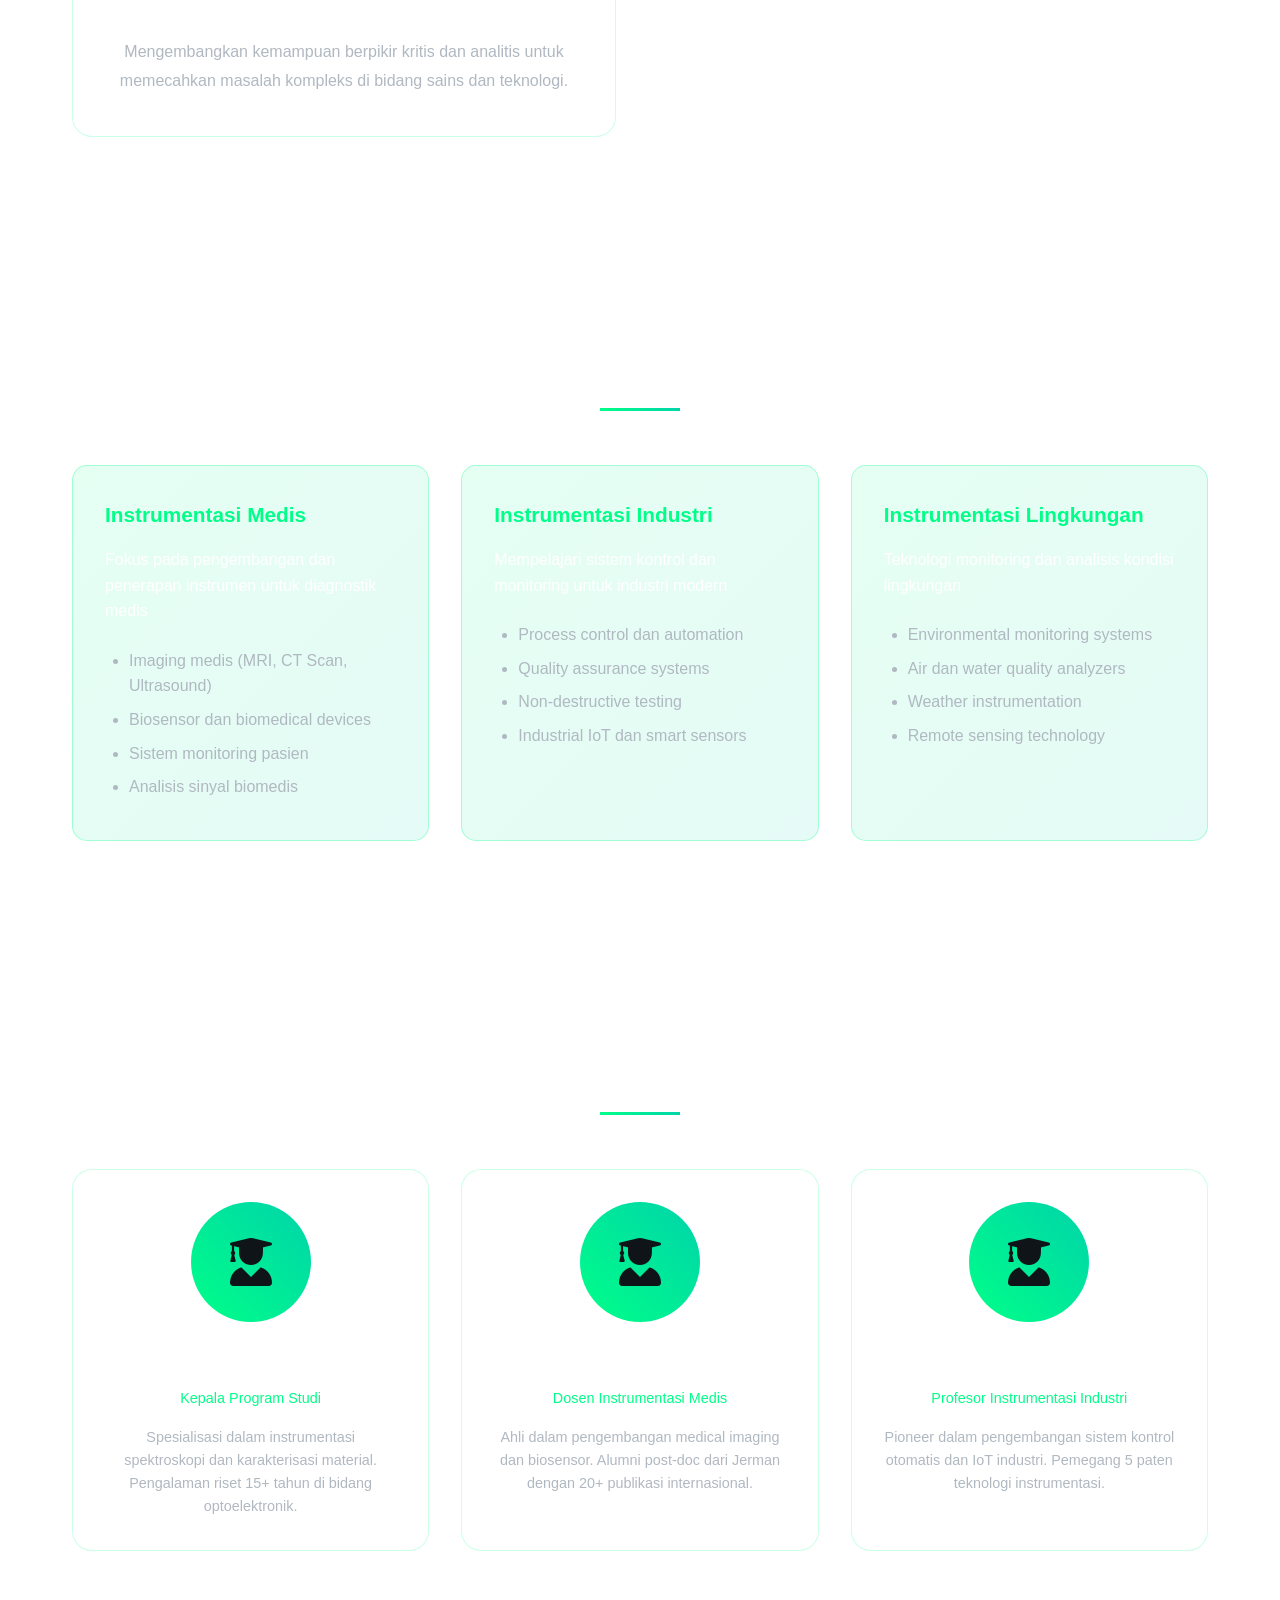
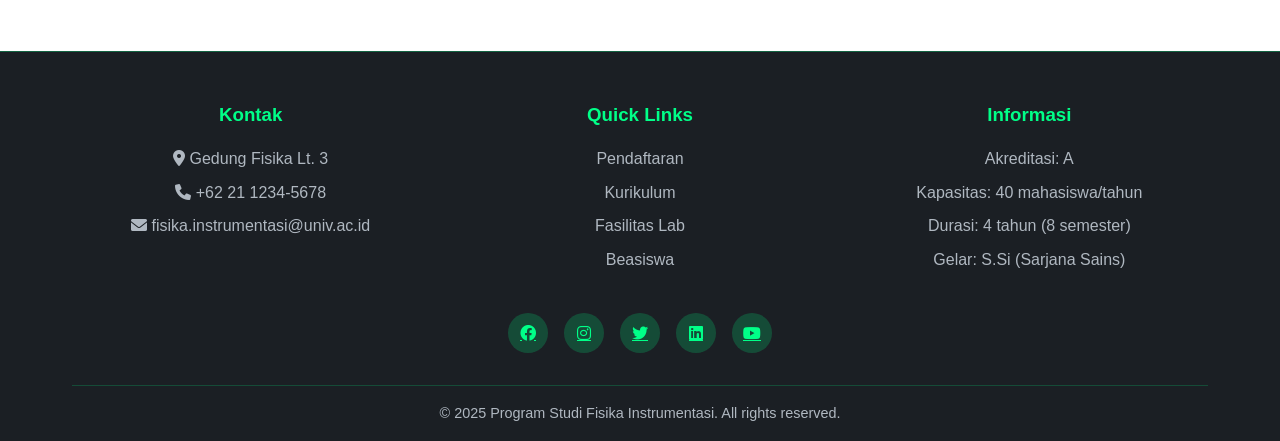
==== commit f826eb33: "Update index.html" ====
--- a/index.html
+++ b/index.html
@@ -31,17 +31,20 @@
             <h1>Fisika Instrumentasi</h1>
             <p class="subtitle">For The Better Technology</p>
             <p class="description">
-                Di Universitas Islam Negeri Syarif Hidayatullah Jakarta, Fakultas Sains dan Teknologi Prodi Fisika, didalamnya terdapat 3 pemantapan dalam Fisika. Yakni Geofisika, Fisika Material, Fisika Instrumentasi. Ketiga peminatan tersebut hanya dapat dipilih ketika mahasiswa tersebut telah sampai pada semeter 5. Nah dalam halaman ini mari kita kupas tuntas Fisika Instrumentasi!
+                Di Universitas Islam Negeri Syarif Hidayatullah Jakarta, Fakultas Sains dan Teknologi Prodi Fisika, 
+                didalamnya terdapat 3 pemantapan dalam Fisika. Yakni Geofisika, Fisika Material, Fisika Instrumentasi. 
+                Ketiga peminatan tersebut hanya dapat dipilih ketika mahasiswa tersebut telah sampai pada semeter 5. 
+                Nah dalam halaman ini mari kita kupas tuntas Fisika Instrumentasi!
 
             </p>
-            <a href="#about" class="cta-button">Jelajahi Program</a>
+            <a href="#about" class="cta-button">Ayo cari tahu tentang aku!</a>
         </div>
     </section>
 
     <!-- About Section -->
     <section id="about">
         <div class="container">
-            <h2 class="section-title">Mengapa Fisika Instrumentasi?</h2>
+            <h2 class="section-title">Apa itu Fisika Instrumentasi?</h2>
             <div class="about-grid">
                 <div class="about-card">
                     <i class="fas fa-microscope"></i>
--- a/styles.css
+++ b/styles.css
@@ -0,0 +1,461 @@
+* {
+    margin: 0;
+    padding: 0;
+    box-sizing: border-box;
+}
+
+body {
+    font-family: 'Segoe UI', Tahoma, Geneva, Verdana, sans-serif;
+    line-height: 1.6;
+    color: #333;
+    overflow-x: hidden;
+}
+
+/* Background Animation */
+.bg-animation {
+    position: fixed;
+    top: 0;
+    left: 0;
+    width: 100%;
+    height: 100%;
+    background: linear-gradient(135deg, #0f1419 0%, #1a2332 50%, #0f1419 100%);
+    z-index: -2;
+}
+
+.particles {
+    position: fixed;
+    top: 0;
+    left: 0;
+    width: 100%;
+    height: 100%;
+    z-index: -1;
+    opacity: 0.6;
+}
+
+.particle {
+    position: absolute;
+    width: 2px;
+    height: 2px;
+    background: #00ff88;
+    border-radius: 50%;
+    animation: float 20s infinite linear;
+}
+
+@keyframes float {
+    0% { transform: translateY(100vh) rotate(0deg); opacity: 0; }
+    10% { opacity: 1; }
+    90% { opacity: 1; }
+    100% { transform: translateY(-100vh) rotate(360deg); opacity: 0; }
+}
+
+/* Navigation */
+nav {
+    position: fixed;
+    top: 0;
+    width: 100%;
+    background: rgba(15, 20, 25, 0.95);
+    backdrop-filter: blur(10px);
+    border-bottom: 1px solid rgba(0, 255, 136, 0.3);
+    z-index: 1000;
+    padding: 1rem 0;
+    transition: all 0.3s ease;
+}
+
+.nav-container {
+    max-width: 1200px;
+    margin: 0 auto;
+    display: flex;
+    justify-content: space-between;
+    align-items: center;
+    padding: 0 2rem;
+}
+
+.logo {
+    font-size: 1.5rem;
+    font-weight: bold;
+    color: #00ff88;
+    text-decoration: none;
+}
+
+.nav-links {
+    display: flex;
+    list-style: none;
+    gap: 2rem;
+}
+
+.nav-links a {
+    color: #fff;
+    text-decoration: none;
+    transition: all 0.3s ease;
+    position: relative;
+}
+
+.nav-links a:hover {
+    color: #00ff88;
+    transform: translateY(-2px);
+}
+
+.nav-links a::after {
+    content: '';
+    position: absolute;
+    bottom: -5px;
+    left: 0;
+    width: 0;
+    height: 2px;
+    background: #00ff88;
+    transition: width 0.3s ease;
+}
+
+.nav-links a:hover::after {
+    width: 100%;
+}
+
+/* Hero Section */
+.hero {
+    height: 100vh;
+    display: flex;
+    align-items: center;
+    justify-content: center;
+    text-align: center;
+    position: relative;
+    overflow: hidden;
+}
+
+.hero-content {
+    max-width: 800px;
+    padding: 2rem;
+    z-index: 2;
+}
+
+.hero h1 {
+    font-size: 3.5rem;
+    color: #fff;
+    margin-bottom: 1rem;
+    opacity: 0;
+    animation: slideUp 1s ease forwards 0.5s;
+}
+
+.hero .subtitle {
+    font-size: 1.3rem;
+    color: #00ff88;
+    margin-bottom: 2rem;
+    opacity: 0;
+    animation: slideUp 1s ease forwards 0.8s;
+}
+
+.hero .description {
+    font-size: 1.1rem;
+    color: #b0b8c1;
+    margin-bottom: 3rem;
+    opacity: 0;
+    animation: slideUp 1s ease forwards 1.1s;
+}
+
+.cta-button {
+    display: inline-block;
+    padding: 15px 40px;
+    background: linear-gradient(45deg, #00ff88, #00d4aa);
+    color: #0f1419;
+    text-decoration: none;
+    border-radius: 50px;
+    font-weight: bold;
+    transition: all 0.3s ease;
+    opacity: 0;
+    animation: slideUp 1s ease forwards 1.4s;
+    box-shadow: 0 4px 15px rgba(0, 255, 136, 0.3);
+}
+
+.cta-button:hover {
+    transform: translateY(-3px);
+    box-shadow: 0 8px 25px rgba(0, 255, 136, 0.5);
+}
+
+@keyframes slideUp {
+    from {
+        opacity: 0;
+        transform: translateY(50px);
+    }
+    to {
+        opacity: 1;
+        transform: translateY(0);
+    }
+}
+
+/* Sections */
+section {
+    padding: 100px 0;
+    position: relative;
+}
+
+.container {
+    max-width: 1200px;
+    margin: 0 auto;
+    padding: 0 2rem;
+}
+
+.section-title {
+    text-align: center;
+    font-size: 2.5rem;
+    color: #fff;
+    margin-bottom: 3rem;
+    position: relative;
+}
+
+.section-title::after {
+    content: '';
+    position: absolute;
+    bottom: -10px;
+    left: 50%;
+    transform: translateX(-50%);
+    width: 80px;
+    height: 3px;
+    background: linear-gradient(45deg, #00ff88, #00d4aa);
+}
+
+/* About Section */
+.about-grid {
+    display: grid;
+    grid-template-columns: repeat(auto-fit, minmax(350px, 1fr));
+    gap: 3rem;
+    margin-top: 4rem;
+}
+
+.about-card {
+    background: rgba(255, 255, 255, 0.05);
+    backdrop-filter: blur(10px);
+    border: 1px solid rgba(0, 255, 136, 0.2);
+    border-radius: 20px;
+    padding: 2.5rem;
+    text-align: center;
+    transition: all 0.3s ease;
+}
+
+.about-card:hover {
+    transform: translateY(-10px);
+    border-color: #00ff88;
+    box-shadow: 0 20px 40px rgba(0, 255, 136, 0.2);
+}
+
+.about-card i {
+    font-size: 3rem;
+    color: #00ff88;
+    margin-bottom: 1.5rem;
+}
+
+.about-card h3 {
+    color: #fff;
+    font-size: 1.5rem;
+    margin-bottom: 1rem;
+}
+
+.about-card p {
+    color: #b0b8c1;
+    line-height: 1.8;
+}
+
+/* Programs Section */
+.programs-grid {
+    display: grid;
+    grid-template-columns: repeat(auto-fit, minmax(300px, 1fr));
+    gap: 2rem;
+    margin-top: 4rem;
+}
+
+.program-card {
+    background: linear-gradient(135deg, rgba(0, 255, 136, 0.1), rgba(0, 212, 170, 0.1));
+    border: 1px solid rgba(0, 255, 136, 0.3);
+    border-radius: 15px;
+    padding: 2rem;
+    transition: all 0.3s ease;
+    position: relative;
+    overflow: hidden;
+}
+
+.program-card::before {
+    content: '';
+    position: absolute;
+    top: 0;
+    left: -100%;
+    width: 100%;
+    height: 100%;
+    background: linear-gradient(90deg, transparent, rgba(0, 255, 136, 0.2), transparent);
+    transition: left 0.5s ease;
+}
+
+.program-card:hover::before {
+    left: 100%;
+}
+
+.program-card:hover {
+    transform: scale(1.05);
+    border-color: #00ff88;
+}
+
+.program-card h3 {
+    color: #00ff88;
+    font-size: 1.3rem;
+    margin-bottom: 1rem;
+}
+
+.program-card p {
+    color: #fff;
+    margin-bottom: 1.5rem;
+}
+
+.program-card ul {
+    color: #b0b8c1;
+    padding-left: 1.5rem;
+}
+
+.program-card li {
+    margin-bottom: 0.5rem;
+}
+
+/* Faculty Section */
+.faculty-grid {
+    display: grid;
+    grid-template-columns: repeat(auto-fit, minmax(280px, 1fr));
+    gap: 2rem;
+    margin-top: 4rem;
+}
+
+.faculty-card {
+    background: rgba(255, 255, 255, 0.05);
+    backdrop-filter: blur(10px);
+    border: 1px solid rgba(0, 255, 136, 0.2);
+    border-radius: 20px;
+    padding: 2rem;
+    text-align: center;
+    transition: all 0.3s ease;
+    position: relative;
+    overflow: hidden;
+}
+
+.faculty-card:hover {
+    transform: translateY(-10px);
+    border-color: #00ff88;
+}
+
+.faculty-avatar {
+    width: 120px;
+    height: 120px;
+    border-radius: 50%;
+    background: linear-gradient(45deg, #00ff88, #00d4aa);
+    margin: 0 auto 1.5rem;
+    display: flex;
+    align-items: center;
+    justify-content: center;
+    font-size: 3rem;
+    color: #0f1419;
+    font-weight: bold;
+}
+
+.faculty-card h3 {
+    color: #fff;
+    font-size: 1.3rem;
+    margin-bottom: 0.5rem;
+}
+
+.faculty-card .title {
+    color: #00ff88;
+    font-size: 0.9rem;
+    margin-bottom: 1rem;
+}
+
+.faculty-card p {
+    color: #b0b8c1;
+    font-size: 0.9rem;
+}
+
+/* Footer */
+footer {
+    background: rgba(15, 20, 25, 0.95);
+    border-top: 1px solid rgba(0, 255, 136, 0.3);
+    padding: 3rem 0 1rem;
+    text-align: center;
+}
+
+.footer-content {
+    max-width: 1200px;
+    margin: 0 auto;
+    padding: 0 2rem;
+}
+
+.footer-grid {
+    display: grid;
+    grid-template-columns: repeat(auto-fit, minmax(250px, 1fr));
+    gap: 2rem;
+    margin-bottom: 2rem;
+}
+
+.footer-section h3 {
+    color: #00ff88;
+    margin-bottom: 1rem;
+}
+
+.footer-section p, .footer-section a {
+    color: #b0b8c1;
+    text-decoration: none;
+    margin-bottom: 0.5rem;
+    display: block;
+}
+
+.footer-section a:hover {
+    color: #00ff88;
+}
+
+.social-links {
+    display: flex;
+    justify-content: center;
+    gap: 1rem;
+    margin: 2rem 0;
+}
+
+.social-links a {
+    display: inline-block;
+    width: 40px;
+    height: 40px;
+    background: rgba(0, 255, 136, 0.2);
+    border-radius: 50%;
+    display: flex;
+    align-items: center;
+    justify-content: center;
+    color: #00ff88;
+    transition: all 0.3s ease;
+}
+
+.social-links a:hover {
+    background: #00ff88;
+    color: #0f1419;
+    transform: translateY(-3px);
+}
+
+.copyright {
+    border-top: 1px solid rgba(0, 255, 136, 0.2);
+    padding-top: 1rem;
+    color: #b0b8c1;
+    font-size: 0.9rem;
+}
+
+/* Responsive */
+@media (max-width: 768px) {
+    .nav-links {
+        display: none;
+    }
+
+    .hero h1 {
+        font-size: 2.5rem;
+    }
+
+    .hero .subtitle {
+        font-size: 1.1rem;
+    }
+
+    .section-title {
+        font-size: 2rem;
+    }
+
+    .about-grid, .programs-grid, .faculty-grid {
+        grid-template-columns: 1fr;
+    }
+}
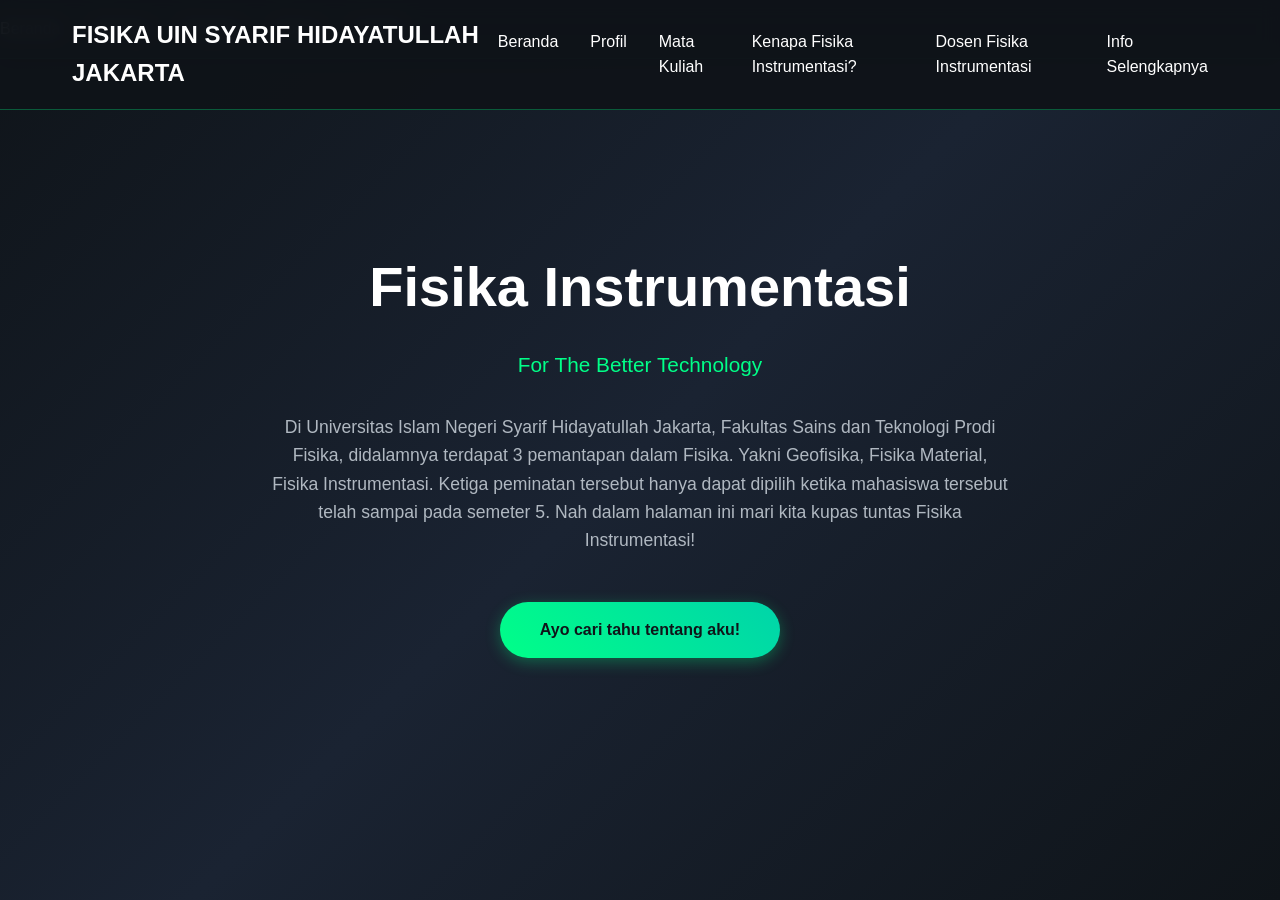
==== commit 1ccb887a: "Update index.html" ====
--- a/index.html
+++ b/index.html
@@ -3,7 +3,7 @@
 <head>
     <meta charset="UTF-8">
     <meta name="viewport" content="width=device-width, initial-scale=1.0">
-    <title>Fisika Instrumentasi - Program Studi</title>
+    <title>Beranda - Fisika Instrumentasi</title>
     <link href="https://cdnjs.cloudflare.com/ajax/libs/font-awesome/6.0.0/css/all.min.css" rel="stylesheet">
     <link rel="stylesheet" href="styles.css">
 </head>
@@ -11,11 +11,21 @@
     <div class="bg-animation"></div>
     <div class="particles" id="particles"></div>
 
-    <!-- Navigation -->
     <nav>
-        <div class="nav-container">
-            <a href="#" class="logo">FISIKA UIN SYARIF HIDAYATULLAH JAKARTA</a>
-            <ul class="nav-links">
+        <ul class="nav-links">
+    <nav>
+    <div class="nav-container">
+        <a href="beranda.html" class="logo">FISIKA UIN SYARIF HIDAYATULLAH JAKARTA</a>
+        <ul class="nav-links">
+            <li><a href="beranda.html" class="active">Beranda</a></li>
+            <li><a href="profil.html">Profil</a></li>
+            <li><a href="mata-kuliah.html">Mata Kuliah</a></li>
+            <li><a href="kenapa-fisika-instrumentasi.html">Kenapa Fisika Instrumentasi?</a></li>
+            <li><a href="dosen.html">Dosen Fisika Instrumentasi</a></li>
+            <li><a href="info-kontak.html">Info Selengkapnya</a></li>
+        </ul>
+    </div>
+</nav>
                 <li><a href="#home">Beranda</a></li>
                 <li><a href="#about">Tentang</a></li>
                 <li><a href="#programs">Program</a></li>
@@ -25,7 +35,6 @@
         </div>
     </nav>
 
-    <!-- Hero Section -->
     <section id="home" class="hero">
         <div class="hero-content">
             <h1>Fisika Instrumentasi</h1>
@@ -35,213 +44,18 @@
                 didalamnya terdapat 3 pemantapan dalam Fisika. Yakni Geofisika, Fisika Material, Fisika Instrumentasi. 
                 Ketiga peminatan tersebut hanya dapat dipilih ketika mahasiswa tersebut telah sampai pada semeter 5. 
                 Nah dalam halaman ini mari kita kupas tuntas Fisika Instrumentasi!
-
             </p>
             <a href="#about" class="cta-button">Ayo cari tahu tentang aku!</a>
         </div>
     </section>
 
-    <!-- About Section -->
-    <section id="about">
-        <div class="container">
-            <h2 class="section-title">Apa itu Fisika Instrumentasi?</h2>
-            <div class="about-grid">
-                <div class="about-card">
-                    <i class="fas fa-microscope"></i>
-                    <h3>Teknologi Canggih</h3>
-                    <p>Mempelajari instrumen-instrumen canggih seperti spektrometer, sensor berbasis AI, dan peralatan karakterisasi material terdepan.</p>
-                </div>
-                <div class="about-card">
-                    <i class="fas fa-industry"></i>
-                    <h3>Peluang Karir Luas</h3>
-                    <p>Lulusan dapat berkarir di industri teknologi, laboratorium riset, quality control, dan pengembangan produk inovatif.</p>
-                </div>
-                <div class="about-card">
-                    <i class="fas fa-brain"></i>
-                    <h3>Pemikiran Analitis</h3>
-                    <p>Mengembangkan kemampuan berpikir kritis dan analitis untuk memecahkan masalah kompleks di bidang sains dan teknologi.</p>
-                </div>
-            </div>
-        </div>
-    </section>
-
-    <!-- Programs Section -->
-    <section id="programs">
-        <div class="container">
-            <h2 class="section-title">Program Unggulan</h2>
-            <div class="programs-grid">
-                <div class="program-card">
-                    <h3>Instrumentasi Medis</h3>
-                    <p>Fokus pada pengembangan dan penerapan instrumen untuk diagnostik medis</p>
-                    <ul>
-                        <li>Imaging medis (MRI, CT Scan, Ultrasound)</li>
-                        <li>Biosensor dan biomedical devices</li>
-                        <li>Sistem monitoring pasien</li>
-                        <li>Analisis sinyal biomedis</li>
-                    </ul>
-                </div>
-                <div class="program-card">
-                    <h3>Instrumentasi Industri</h3>
-                    <p>Mempelajari sistem kontrol dan monitoring untuk industri modern</p>
-                    <ul>
-                        <li>Process control dan automation</li>
-                        <li>Quality assurance systems</li>
-                        <li>Non-destructive testing</li>
-                        <li>Industrial IoT dan smart sensors</li>
-                    </ul>
-                </div>
-                <div class="program-card">
-                    <h3>Instrumentasi Lingkungan</h3>
-                    <p>Teknologi monitoring dan analisis kondisi lingkungan</p>
-                    <ul>
-                        <li>Environmental monitoring systems</li>
-                        <li>Air dan water quality analyzers</li>
-                        <li>Weather instrumentation</li>
-                        <li>Remote sensing technology</li>
-                    </ul>
-                </div>
-            </div>
-        </div>
-    </section>
-
-    <!-- Faculty Section -->
-    <section id="faculty">
-        <div class="container">
-            <h2 class="section-title">Tim Dosen</h2>
-            <div class="faculty-grid">
-                <div class="faculty-card">
-                    <div class="faculty-avatar">
-                        <i class="fas fa-user-graduate"></i>
-                    </div>
-                    <h3>Dr. Ahmad Santoso, M.Si</h3>
-                    <p class="title">Kepala Program Studi</p>
-                    <p>Spesialisasi dalam instrumentasi spektroskopi dan karakterisasi material. Pengalaman riset 15+ tahun di bidang optoelektronik.</p>
-                </div>
-                <div class="faculty-card">
-                    <div class="faculty-avatar">
-                        <i class="fas fa-user-graduate"></i>
-                    </div>
-                    <h3>Dr. Siti Rahayu, M.T</h3>
-                    <p class="title">Dosen Instrumentasi Medis</p>
-                    <p>Ahli dalam pengembangan medical imaging dan biosensor. Alumni post-doc dari Jerman dengan 20+ publikasi internasional.</p>
-                </div>
-                <div class="faculty-card">
-                    <div class="faculty-avatar">
-                        <i class="fas fa-user-graduate"></i>
-                    </div>
-                    <h3>Prof. Dr. Budi Pratama</h3>
-                    <p class="title">Profesor Instrumentasi Industri</p>
-                    <p>Pioneer dalam pengembangan sistem kontrol otomatis dan IoT industri. Pemegang 5 paten teknologi instrumentasi.</p>
-                </div>
-            </div>
-        </div>
-    </section>
-
-    <!-- Footer -->
-    <footer id="contact">
-        <div class="footer-content">
-            <div class="footer-grid">
-                <div class="footer-section">
-                    <h3>Kontak</h3>
-                    <p><i class="fas fa-map-marker-alt"></i> Gedung Fisika Lt. 3</p>
-                    <p><i class="fas fa-phone"></i> +62 21 1234-5678</p>
-                    <p><i class="fas fa-envelope"></i> fisika.instrumentasi@univ.ac.id</p>
-                </div>
-                <div class="footer-section">
-                    <h3>Quick Links</h3>
-                    <a href="#">Pendaftaran</a>
-                    <a href="#">Kurikulum</a>
-                    <a href="#">Fasilitas Lab</a>
-                    <a href="#">Beasiswa</a>
-                </div>
-                <div class="footer-section">
-                    <h3>Informasi</h3>
-                    <a href="#">Akreditasi: A</a>
-                    <a href="#">Kapasitas: 40 mahasiswa/tahun</a>
-                    <a href="#">Durasi: 4 tahun (8 semester)</a>
-                    <a href="#">Gelar: S.Si (Sarjana Sains)</a>
-                </div>
-            </div>
-            
-            <div class="social-links">
-                <a href="#"><i class="fab fa-facebook"></i></a>
-                <a href="#"><i class="fab fa-instagram"></i></a>
-                <a href="#"><i class="fab fa-twitter"></i></a>
-                <a href="#"><i class="fab fa-linkedin"></i></a>
-                <a href="#"><i class="fab fa-youtube"></i></a>
-            </div>
-            
-            <div class="copyright">
-                <p>&copy; 2025 Program Studi Fisika Instrumentasi. All rights reserved.</p>
-            </div>
-        </div>
-    </footer>
-
     <script>
-        // Create floating particles
-        function createParticles() {
-            const particlesContainer = document.getElementById('particles');
-            const particleCount = 50;
-
-            for (let i = 0; i < particleCount; i++) {
-                const particle = document.createElement('div');
-                particle.className = 'particle';
-                particle.style.left = Math.random() * 100 + '%';
-                particle.style.animationDelay = Math.random() * 20 + 's';
-                particle.style.animationDuration = (Math.random() * 10 + 15) + 's';
-                particlesContainer.appendChild(particle);
-            }
-        }
-
-        // Smooth scrolling for navigation links
-        document.querySelectorAll('a[href^="#"]').forEach(anchor => {
-            anchor.addEventListener('click', function (e) {
-                e.preventDefault();
-                const target = document.querySelector(this.getAttribute('href'));
-                if (target) {
-                    target.scrollIntoView({
-                        behavior: 'smooth',
-                        block: 'start'
-                    });
-                }
-            });
-        });
-
-        // Initialize particles when page loads
+        function createParticles(){/* ... Kode JavaScript Asli ... */};
+        document.querySelectorAll('a[href^="#"]').forEach(anchor => {/* ... Kode JavaScript Asli ... */});
         window.addEventListener('load', createParticles);
-
-        // Add scroll effect to navigation
-        window.addEventListener('scroll', function() {
-            const nav = document.querySelector('nav');
-            if (window.scrollY > 100) {
-                nav.style.background = 'rgba(15, 20, 25, 0.98)';
-            } else {
-                nav.style.background = 'rgba(15, 20, 25, 0.95)';
-            }
-        });
-
-        // Add intersection observer for animations
-        const observerOptions = {
-            threshold: 0.1,
-            rootMargin: '0px 0px -50px 0px'
-        };
-
-        const observer = new IntersectionObserver(function(entries) {
-            entries.forEach(entry => {
-                if (entry.isIntersecting) {
-                    entry.target.style.opacity = '1';
-                    entry.target.style.transform = 'translateY(0)';
-                }
-            });
-        }, observerOptions);
-
-        // Observe all cards for animation
-        document.querySelectorAll('.about-card, .program-card, .faculty-card').forEach(card => {
-            card.style.opacity = '0';
-            card.style.transform = 'translateY(30px)';
-            card.style.transition = 'all 0.6s ease';
-            observer.observe(card);
-        });
+        window.addEventListener('scroll', function(){/* ... Kode JavaScript Asli ... */});
+        const observerOptions={/* ... */},observer=new IntersectionObserver(function(e){/* ... */},observerOptions);
+        document.querySelectorAll(".about-card, .program-card, .faculty-card").forEach(e=>{/* ... */});
     </script>
 </body>
 </html>
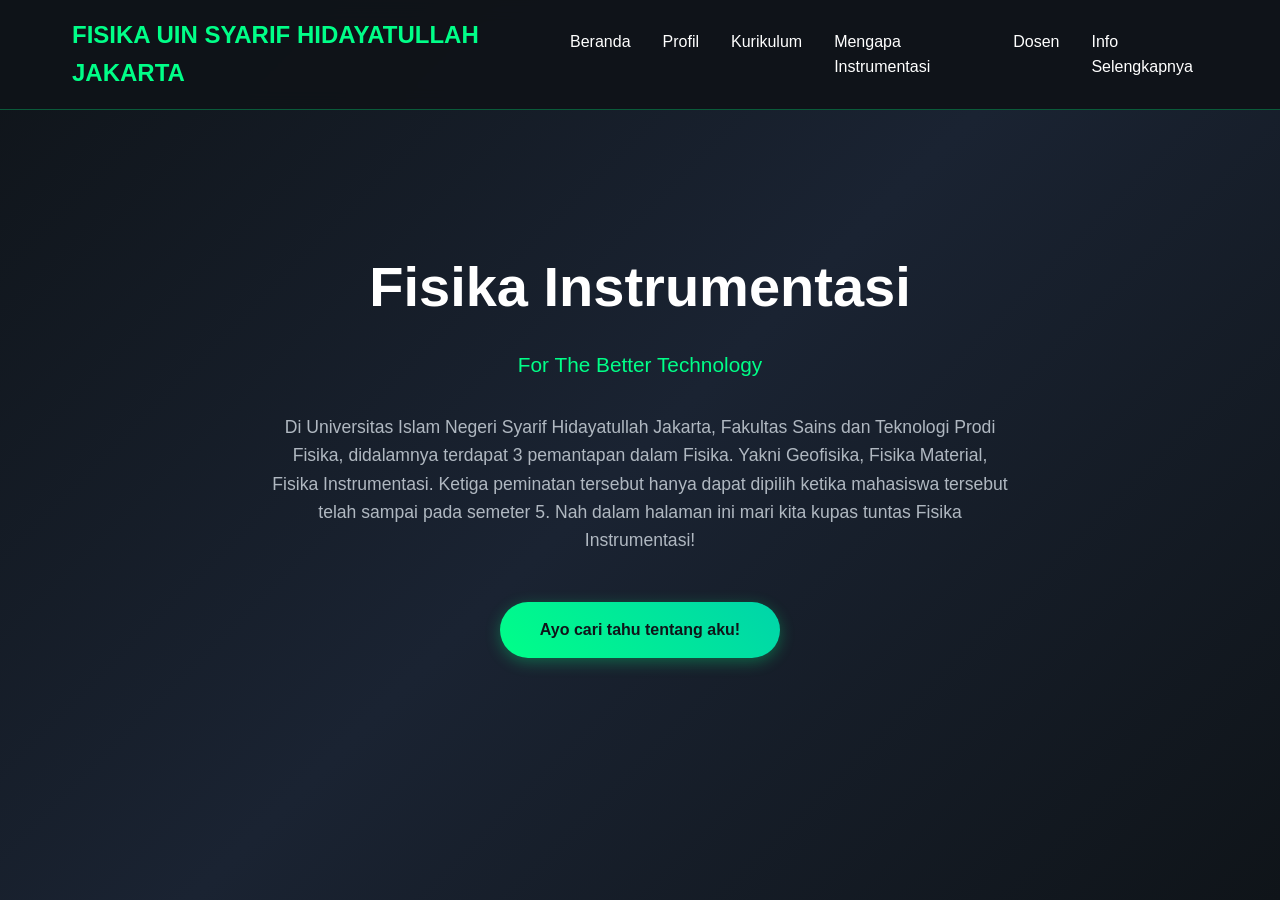
==== commit c272c142: "Update and rename 1-index.html to index.html" ====
--- a/index.html
+++ b/index.html
@@ -5,32 +5,22 @@
     <meta name="viewport" content="width=device-width, initial-scale=1.0">
     <title>Beranda - Fisika Instrumentasi</title>
     <link href="https://cdnjs.cloudflare.com/ajax/libs/font-awesome/6.0.0/css/all.min.css" rel="stylesheet">
-    <link rel="stylesheet" href="styles.css">
+    <link rel="stylesheet" href="1-styles.css">
 </head>
 <body>
     <div class="bg-animation"></div>
     <div class="particles" id="particles"></div>
 
     <nav>
-        <ul class="nav-links">
-    <nav>
-    <div class="nav-container">
-        <a href="beranda.html" class="logo">FISIKA UIN SYARIF HIDAYATULLAH JAKARTA</a>
-        <ul class="nav-links">
-            <li><a href="beranda.html" class="active">Beranda</a></li>
-            <li><a href="profil.html">Profil</a></li>
-            <li><a href="mata-kuliah.html">Mata Kuliah</a></li>
-            <li><a href="kenapa-fisika-instrumentasi.html">Kenapa Fisika Instrumentasi?</a></li>
-            <li><a href="dosen.html">Dosen Fisika Instrumentasi</a></li>
-            <li><a href="info-kontak.html">Info Selengkapnya</a></li>
-        </ul>
-    </div>
-</nav>
-                <li><a href="#home">Beranda</a></li>
-                <li><a href="#about">Tentang</a></li>
-                <li><a href="#programs">Program</a></li>
-                <li><a href="#faculty">Dosen</a></li>
-                <li><a href="#contact">Kontak</a></li>
+        <div class="nav-container">
+            <a href="1-index.html" class="logo">FISIKA UIN SYARIF HIDAYATULLAH JAKARTA</a>
+            <ul class="nav-links">
+                <li><a href="1-index.html" class="active">Beranda</a></li>
+                <li><a href="2-profil.html">Profil</a></li>
+                <li><a href="3-kurikulum.html">Kurikulum</a></li>
+                <li><a href="4-mengapa-instrumentasi.html">Mengapa Instrumentasi</a></li>
+                <li><a href="5-dosen.html">Dosen</a></li>
+                <li><a href="6-info-selengkapnya.html">Info Selengkapnya</a></li>
             </ul>
         </div>
     </nav>
@@ -40,22 +30,14 @@
             <h1>Fisika Instrumentasi</h1>
             <p class="subtitle">For The Better Technology</p>
             <p class="description">
-                Di Universitas Islam Negeri Syarif Hidayatullah Jakarta, Fakultas Sains dan Teknologi Prodi Fisika, 
-                didalamnya terdapat 3 pemantapan dalam Fisika. Yakni Geofisika, Fisika Material, Fisika Instrumentasi. 
-                Ketiga peminatan tersebut hanya dapat dipilih ketika mahasiswa tersebut telah sampai pada semeter 5. 
-                Nah dalam halaman ini mari kita kupas tuntas Fisika Instrumentasi!
+                Di Universitas Islam Negeri Syarif Hidayatullah Jakarta, Fakultas Sains dan Teknologi Prodi Fisika, didalamnya terdapat 3 pemantapan dalam Fisika. Yakni Geofisika, Fisika Material, Fisika Instrumentasi. Ketiga peminatan tersebut hanya dapat dipilih ketika mahasiswa tersebut telah sampai pada semeter 5. Nah dalam halaman ini mari kita kupas tuntas Fisika Instrumentasi!
             </p>
-            <a href="#about" class="cta-button">Ayo cari tahu tentang aku!</a>
+            <a href="2-profil.html" class="cta-button">Ayo cari tahu tentang aku!</a>
         </div>
     </section>
 
     <script>
-        function createParticles(){/* ... Kode JavaScript Asli ... */};
-        document.querySelectorAll('a[href^="#"]').forEach(anchor => {/* ... Kode JavaScript Asli ... */});
-        window.addEventListener('load', createParticles);
-        window.addEventListener('scroll', function(){/* ... Kode JavaScript Asli ... */});
-        const observerOptions={/* ... */},observer=new IntersectionObserver(function(e){/* ... */},observerOptions);
-        document.querySelectorAll(".about-card, .program-card, .faculty-card").forEach(e=>{/* ... */});
+        // Kode JavaScript asli bisa ditaruh di sini atau di file .js terpisah
     </script>
 </body>
 </html>
--- a/1-styles.css
+++ b/1-styles.css
@@ -0,0 +1,461 @@
+* {
+    margin: 0;
+    padding: 0;
+    box-sizing: border-box;
+}
+
+body {
+    font-family: 'Segoe UI', Tahoma, Geneva, Verdana, sans-serif;
+    line-height: 1.6;
+    color: #333;
+    overflow-x: hidden;
+}
+
+/* Background Animation */
+.bg-animation {
+    position: fixed;
+    top: 0;
+    left: 0;
+    width: 100%;
+    height: 100%;
+    background: linear-gradient(135deg, #0f1419 0%, #1a2332 50%, #0f1419 100%);
+    z-index: -2;
+}
+
+.particles {
+    position: fixed;
+    top: 0;
+    left: 0;
+    width: 100%;
+    height: 100%;
+    z-index: -1;
+    opacity: 0.6;
+}
+
+.particle {
+    position: absolute;
+    width: 2px;
+    height: 2px;
+    background: #00ff88;
+    border-radius: 50%;
+    animation: float 20s infinite linear;
+}
+
+@keyframes float {
+    0% { transform: translateY(100vh) rotate(0deg); opacity: 0; }
+    10% { opacity: 1; }
+    90% { opacity: 1; }
+    100% { transform: translateY(-100vh) rotate(360deg); opacity: 0; }
+}
+
+/* Navigation */
+nav {
+    position: fixed;
+    top: 0;
+    width: 100%;
+    background: rgba(15, 20, 25, 0.95);
+    backdrop-filter: blur(10px);
+    border-bottom: 1px solid rgba(0, 255, 136, 0.3);
+    z-index: 1000;
+    padding: 1rem 0;
+    transition: all 0.3s ease;
+}
+
+.nav-container {
+    max-width: 1200px;
+    margin: 0 auto;
+    display: flex;
+    justify-content: space-between;
+    align-items: center;
+    padding: 0 2rem;
+}
+
+.logo {
+    font-size: 1.5rem;
+    font-weight: bold;
+    color: #00ff88;
+    text-decoration: none;
+}
+
+.nav-links {
+    display: flex;
+    list-style: none;
+    gap: 2rem;
+}
+
+.nav-links a {
+    color: #fff;
+    text-decoration: none;
+    transition: all 0.3s ease;
+    position: relative;
+}
+
+.nav-links a:hover {
+    color: #00ff88;
+    transform: translateY(-2px);
+}
+
+.nav-links a::after {
+    content: '';
+    position: absolute;
+    bottom: -5px;
+    left: 0;
+    width: 0;
+    height: 2px;
+    background: #00ff88;
+    transition: width 0.3s ease;
+}
+
+.nav-links a:hover::after {
+    width: 100%;
+}
+
+/* Hero Section */
+.hero {
+    height: 100vh;
+    display: flex;
+    align-items: center;
+    justify-content: center;
+    text-align: center;
+    position: relative;
+    overflow: hidden;
+}
+
+.hero-content {
+    max-width: 800px;
+    padding: 2rem;
+    z-index: 2;
+}
+
+.hero h1 {
+    font-size: 3.5rem;
+    color: #fff;
+    margin-bottom: 1rem;
+    opacity: 0;
+    animation: slideUp 1s ease forwards 0.5s;
+}
+
+.hero .subtitle {
+    font-size: 1.3rem;
+    color: #00ff88;
+    margin-bottom: 2rem;
+    opacity: 0;
+    animation: slideUp 1s ease forwards 0.8s;
+}
+
+.hero .description {
+    font-size: 1.1rem;
+    color: #b0b8c1;
+    margin-bottom: 3rem;
+    opacity: 0;
+    animation: slideUp 1s ease forwards 1.1s;
+}
+
+.cta-button {
+    display: inline-block;
+    padding: 15px 40px;
+    background: linear-gradient(45deg, #00ff88, #00d4aa);
+    color: #0f1419;
+    text-decoration: none;
+    border-radius: 50px;
+    font-weight: bold;
+    transition: all 0.3s ease;
+    opacity: 0;
+    animation: slideUp 1s ease forwards 1.4s;
+    box-shadow: 0 4px 15px rgba(0, 255, 136, 0.3);
+}
+
+.cta-button:hover {
+    transform: translateY(-3px);
+    box-shadow: 0 8px 25px rgba(0, 255, 136, 0.5);
+}
+
+@keyframes slideUp {
+    from {
+        opacity: 0;
+        transform: translateY(50px);
+    }
+    to {
+        opacity: 1;
+        transform: translateY(0);
+    }
+}
+
+/* Sections */
+section {
+    padding: 100px 0;
+    position: relative;
+}
+
+.container {
+    max-width: 1200px;
+    margin: 0 auto;
+    padding: 0 2rem;
+}
+
+.section-title {
+    text-align: center;
+    font-size: 2.5rem;
+    color: #fff;
+    margin-bottom: 3rem;
+    position: relative;
+}
+
+.section-title::after {
+    content: '';
+    position: absolute;
+    bottom: -10px;
+    left: 50%;
+    transform: translateX(-50%);
+    width: 80px;
+    height: 3px;
+    background: linear-gradient(45deg, #00ff88, #00d4aa);
+}
+
+/* About Section */
+.about-grid {
+    display: grid;
+    grid-template-columns: repeat(auto-fit, minmax(350px, 1fr));
+    gap: 3rem;
+    margin-top: 4rem;
+}
+
+.about-card {
+    background: rgba(255, 255, 255, 0.05);
+    backdrop-filter: blur(10px);
+    border: 1px solid rgba(0, 255, 136, 0.2);
+    border-radius: 20px;
+    padding: 2.5rem;
+    text-align: center;
+    transition: all 0.3s ease;
+}
+
+.about-card:hover {
+    transform: translateY(-10px);
+    border-color: #00ff88;
+    box-shadow: 0 20px 40px rgba(0, 255, 136, 0.2);
+}
+
+.about-card i {
+    font-size: 3rem;
+    color: #00ff88;
+    margin-bottom: 1.5rem;
+}
+
+.about-card h3 {
+    color: #fff;
+    font-size: 1.5rem;
+    margin-bottom: 1rem;
+}
+
+.about-card p {
+    color: #b0b8c1;
+    line-height: 1.8;
+}
+
+/* Programs Section */
+.programs-grid {
+    display: grid;
+    grid-template-columns: repeat(auto-fit, minmax(300px, 1fr));
+    gap: 2rem;
+    margin-top: 4rem;
+}
+
+.program-card {
+    background: linear-gradient(135deg, rgba(0, 255, 136, 0.1), rgba(0, 212, 170, 0.1));
+    border: 1px solid rgba(0, 255, 136, 0.3);
+    border-radius: 15px;
+    padding: 2rem;
+    transition: all 0.3s ease;
+    position: relative;
+    overflow: hidden;
+}
+
+.program-card::before {
+    content: '';
+    position: absolute;
+    top: 0;
+    left: -100%;
+    width: 100%;
+    height: 100%;
+    background: linear-gradient(90deg, transparent, rgba(0, 255, 136, 0.2), transparent);
+    transition: left 0.5s ease;
+}
+
+.program-card:hover::before {
+    left: 100%;
+}
+
+.program-card:hover {
+    transform: scale(1.05);
+    border-color: #00ff88;
+}
+
+.program-card h3 {
+    color: #00ff88;
+    font-size: 1.3rem;
+    margin-bottom: 1rem;
+}
+
+.program-card p {
+    color: #fff;
+    margin-bottom: 1.5rem;
+}
+
+.program-card ul {
+    color: #b0b8c1;
+    padding-left: 1.5rem;
+}
+
+.program-card li {
+    margin-bottom: 0.5rem;
+}
+
+/* Faculty Section */
+.faculty-grid {
+    display: grid;
+    grid-template-columns: repeat(auto-fit, minmax(280px, 1fr));
+    gap: 2rem;
+    margin-top: 4rem;
+}
+
+.faculty-card {
+    background: rgba(255, 255, 255, 0.05);
+    backdrop-filter: blur(10px);
+    border: 1px solid rgba(0, 255, 136, 0.2);
+    border-radius: 20px;
+    padding: 2rem;
+    text-align: center;
+    transition: all 0.3s ease;
+    position: relative;
+    overflow: hidden;
+}
+
+.faculty-card:hover {
+    transform: translateY(-10px);
+    border-color: #00ff88;
+}
+
+.faculty-avatar {
+    width: 120px;
+    height: 120px;
+    border-radius: 50%;
+    background: linear-gradient(45deg, #00ff88, #00d4aa);
+    margin: 0 auto 1.5rem;
+    display: flex;
+    align-items: center;
+    justify-content: center;
+    font-size: 3rem;
+    color: #0f1419;
+    font-weight: bold;
+}
+
+.faculty-card h3 {
+    color: #fff;
+    font-size: 1.3rem;
+    margin-bottom: 0.5rem;
+}
+
+.faculty-card .title {
+    color: #00ff88;
+    font-size: 0.9rem;
+    margin-bottom: 1rem;
+}
+
+.faculty-card p {
+    color: #b0b8c1;
+    font-size: 0.9rem;
+}
+
+/* Footer */
+footer {
+    background: rgba(15, 20, 25, 0.95);
+    border-top: 1px solid rgba(0, 255, 136, 0.3);
+    padding: 3rem 0 1rem;
+    text-align: center;
+}
+
+.footer-content {
+    max-width: 1200px;
+    margin: 0 auto;
+    padding: 0 2rem;
+}
+
+.footer-grid {
+    display: grid;
+    grid-template-columns: repeat(auto-fit, minmax(250px, 1fr));
+    gap: 2rem;
+    margin-bottom: 2rem;
+}
+
+.footer-section h3 {
+    color: #00ff88;
+    margin-bottom: 1rem;
+}
+
+.footer-section p, .footer-section a {
+    color: #b0b8c1;
+    text-decoration: none;
+    margin-bottom: 0.5rem;
+    display: block;
+}
+
+.footer-section a:hover {
+    color: #00ff88;
+}
+
+.social-links {
+    display: flex;
+    justify-content: center;
+    gap: 1rem;
+    margin: 2rem 0;
+}
+
+.social-links a {
+    display: inline-block;
+    width: 40px;
+    height: 40px;
+    background: rgba(0, 255, 136, 0.2);
+    border-radius: 50%;
+    display: flex;
+    align-items: center;
+    justify-content: center;
+    color: #00ff88;
+    transition: all 0.3s ease;
+}
+
+.social-links a:hover {
+    background: #00ff88;
+    color: #0f1419;
+    transform: translateY(-3px);
+}
+
+.copyright {
+    border-top: 1px solid rgba(0, 255, 136, 0.2);
+    padding-top: 1rem;
+    color: #b0b8c1;
+    font-size: 0.9rem;
+}
+
+/* Responsive */
+@media (max-width: 768px) {
+    .nav-links {
+        display: none;
+    }
+
+    .hero h1 {
+        font-size: 2.5rem;
+    }
+
+    .hero .subtitle {
+        font-size: 1.1rem;
+    }
+
+    .section-title {
+        font-size: 2rem;
+    }
+
+    .about-grid, .programs-grid, .faculty-grid {
+        grid-template-columns: 1fr;
+    }
+}
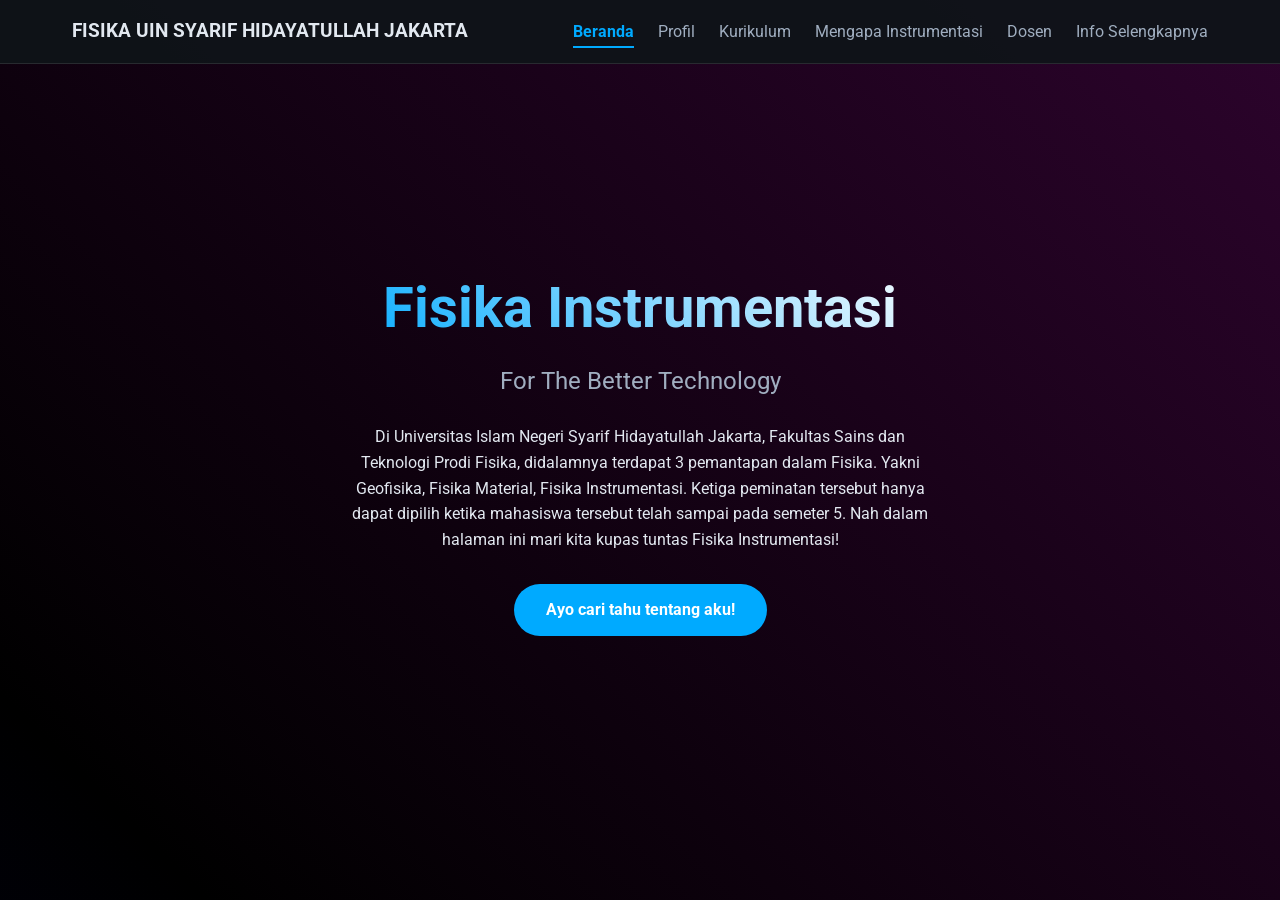
==== commit 2597eade: "Update index.html" ====
--- a/index.html
+++ b/index.html
@@ -5,7 +5,8 @@
     <meta name="viewport" content="width=device-width, initial-scale=1.0">
     <title>Beranda - Fisika Instrumentasi</title>
     <link href="https://cdnjs.cloudflare.com/ajax/libs/font-awesome/6.0.0/css/all.min.css" rel="stylesheet">
-    <link rel="stylesheet" href="1-styles.css">
+    <!-- Link CSS sudah diperbaiki -->
+    <link rel="stylesheet" href="style.css">
 </head>
 <body>
     <div class="bg-animation"></div>
@@ -13,14 +14,14 @@
 
     <nav>
         <div class="nav-container">
-            <a href="1-index.html" class="logo">FISIKA UIN SYARIF HIDAYATULLAH JAKARTA</a>
+            <a href="index.html" class="logo">FISIKA UIN SYARIF HIDAYATULLAH JAKARTA</a>
             <ul class="nav-links">
-                <li><a href="1-index.html" class="active">Beranda</a></li>
-                <li><a href="2-profil.html">Profil</a></li>
-                <li><a href="3-kurikulum.html">Kurikulum</a></li>
-                <li><a href="4-mengapa-instrumentasi.html">Mengapa Instrumentasi</a></li>
-                <li><a href="5-dosen.html">Dosen</a></li>
-                <li><a href="6-info-selengkapnya.html">Info Selengkapnya</a></li>
+                <li><a href="index.html" class="active">Beranda</a></li>
+                <li><a href="profil.html">Profil</a></li>
+                <li><a href="kurikulum.html">Kurikulum</a></li>
+                <li><a href="mengapa-instrumentasi.html">Mengapa Instrumentasi</a></li>
+                <li><a href="dosen.html">Dosen</a></li>
+                <li><a href="info-selengkapnya.html">Info Selengkapnya</a></li>
             </ul>
         </div>
     </nav>
@@ -32,12 +33,25 @@
             <p class="description">
                 Di Universitas Islam Negeri Syarif Hidayatullah Jakarta, Fakultas Sains dan Teknologi Prodi Fisika, didalamnya terdapat 3 pemantapan dalam Fisika. Yakni Geofisika, Fisika Material, Fisika Instrumentasi. Ketiga peminatan tersebut hanya dapat dipilih ketika mahasiswa tersebut telah sampai pada semeter 5. Nah dalam halaman ini mari kita kupas tuntas Fisika Instrumentasi!
             </p>
-            <a href="2-profil.html" class="cta-button">Ayo cari tahu tentang aku!</a>
+            <a href="profil.html" class="cta-button">Ayo cari tahu tentang aku!</a>
         </div>
     </section>
 
     <script>
-        // Kode JavaScript asli bisa ditaruh di sini atau di file .js terpisah
+        function createParticles() {
+            const particlesContainer = document.getElementById('particles');
+            if (!particlesContainer) return;
+            const particleCount = 50;
+            for (let i = 0; i < particleCount; i++) {
+                const particle = document.createElement('div');
+                particle.className = 'particle';
+                particle.style.left = Math.random() * 100 + '%';
+                particle.style.animationDelay = Math.random() * 20 + 's';
+                particle.style.animationDuration = (Math.random() * 10 + 15) + 's';
+                particlesContainer.appendChild(particle);
+            }
+        }
+        window.addEventListener('load', createParticles);
     </script>
 </body>
 </html>
--- a/style.css
+++ b/style.css
@@ -0,0 +1,314 @@
+/* General Styling */
+@import url('https://fonts.googleapis.com/css2?family=Roboto:wght@300;400;700&display=swap');
+
+:root {
+    --primary-color: #00aaff;
+    --dark-bg: #0a0e14;
+    --light-bg: #1a202c;
+    --text-color: #e2e8f0;
+    --text-muted: #a0aec0;
+}
+
+* {
+    margin: 0;
+    padding: 0;
+    box-sizing: border-box;
+}
+
+body {
+    font-family: 'Roboto', sans-serif;
+    background-color: var(--dark-bg);
+    color: var(--text-color);
+    line-height: 1.6;
+    overflow-x: hidden;
+}
+
+/* Background Animation */
+.bg-animation {
+    position: fixed;
+    top: 0;
+    left: 0;
+    width: 100%;
+    height: 100%;
+    background: linear-gradient(45deg, #020452, #000, #410541, #000);
+    background-size: 400% 400%;
+    animation: gradientBG 25s ease infinite;
+    z-index: -2;
+}
+
+@keyframes gradientBG {
+    0% { background-position: 0% 50%; }
+    50% { background-position: 100% 50%; }
+    100% { background-position: 0% 50%; }
+}
+
+.particles {
+    position: fixed;
+    top: 0;
+    left: 0;
+    width: 100%;
+    height: 100%;
+    z-index: -1;
+}
+
+.particle {
+    position: absolute;
+    bottom: -20px;
+    background: rgba(255, 255, 255, 0.1);
+    border-radius: 50%;
+    width: 5px;
+    height: 5px;
+    animation: rise linear infinite;
+}
+
+@keyframes rise {
+    to {
+        transform: translateY(-105vh);
+        opacity: 0;
+    }
+}
+
+/* Navigation */
+nav {
+    position: fixed;
+    top: 0;
+    left: 0;
+    width: 100%;
+    background: rgba(15, 20, 25, 0.95);
+    z-index: 1000;
+    padding: 1rem 0;
+    border-bottom: 1px solid rgba(255, 255, 255, 0.1);
+}
+
+.nav-container {
+    max-width: 1200px;
+    margin: 0 auto;
+    padding: 0 2rem;
+    display: flex;
+    justify-content: space-between;
+    align-items: center;
+}
+
+.logo {
+    color: var(--text-color);
+    text-decoration: none;
+    font-weight: 700;
+    font-size: 1.2rem;
+}
+
+.nav-links {
+    list-style: none;
+    display: flex;
+    gap: 1.5rem;
+}
+
+.nav-links a {
+    color: var(--text-muted);
+    text-decoration: none;
+    font-weight: 400;
+    transition: color 0.3s ease;
+    padding-bottom: 5px;
+    border-bottom: 2px solid transparent;
+}
+
+.nav-links a:hover {
+    color: var(--primary-color);
+}
+
+.nav-links a.active {
+    color: var(--primary-color);
+    font-weight: 700;
+    border-bottom: 2px solid var(--primary-color);
+}
+
+/* Hero Section */
+.hero {
+    display: flex;
+    align-items: center;
+    justify-content: center;
+    min-height: 100vh;
+    text-align: center;
+    padding: 0 2rem;
+}
+
+.hero-content h1 {
+    font-size: 3.5rem;
+    font-weight: 700;
+    margin-bottom: 0.5rem;
+    background: linear-gradient(45deg, var(--primary-color), #fff);
+    -webkit-background-clip: text;
+    -webkit-text-fill-color: transparent;
+}
+
+.hero-content .subtitle {
+    font-size: 1.5rem;
+    color: var(--text-muted);
+    margin-bottom: 1.5rem;
+}
+
+.hero-content .description {
+    max-width: 600px;
+    margin: 0 auto 2rem auto;
+    color: var(--text-color);
+}
+
+.cta-button {
+    background: var(--primary-color);
+    color: #fff;
+    padding: 0.8rem 2rem;
+    border-radius: 50px;
+    text-decoration: none;
+    font-weight: 700;
+    transition: transform 0.3s ease, box-shadow 0.3s ease;
+    display: inline-block;
+}
+
+.cta-button:hover {
+    transform: translateY(-3px);
+    box-shadow: 0 10px 20px rgba(0, 170, 255, 0.2);
+}
+
+/* General Section Styling */
+section {
+    padding: 100px 2rem;
+}
+
+.container {
+    max-width: 1100px;
+    margin: 0 auto;
+}
+
+.section-title {
+    text-align: center;
+    font-size: 2.5rem;
+    margin-bottom: 4rem;
+    color: var(--text-color);
+    font-weight: 700;
+}
+
+/* Grids for Cards */
+.about-grid, .programs-grid, .faculty-grid {
+    display: grid;
+    grid-template-columns: repeat(auto-fit, minmax(300px, 1fr));
+    gap: 2rem;
+}
+
+/* Card Styling */
+.about-card, .program-card, .faculty-card {
+    background: var(--light-bg);
+    padding: 2rem;
+    border-radius: 10px;
+    text-align: center;
+    border: 1px solid rgba(255, 255, 255, 0.1);
+    transition: transform 0.3s ease, box-shadow 0.3s ease;
+}
+
+.about-card:hover, .program-card:hover, .faculty-card:hover {
+    transform: translateY(-10px);
+    box-shadow: 0 15px 30px rgba(0, 0, 0, 0.2);
+}
+
+.about-card i {
+    font-size: 2.5rem;
+    color: var(--primary-color);
+    margin-bottom: 1rem;
+}
+
+.about-card h3, .program-card h3, .faculty-card h3 {
+    font-size: 1.5rem;
+    margin-bottom: 1rem;
+    color: var(--text-color);
+}
+
+.about-card p, .program-card p, .faculty-card p {
+    color: var(--text-muted);
+}
+
+.faculty-avatar {
+    font-size: 3rem;
+    margin-bottom: 1rem;
+    color: var(--primary-color);
+}
+
+.faculty-card .title {
+    font-style: italic;
+    color: var(--primary-color);
+    margin-bottom: 0.5rem;
+}
+
+/* Footer */
+footer#contact {
+    background: var(--light-bg);
+    padding: 60px 2rem;
+}
+
+.footer-content {
+    max-width: 1100px;
+    margin: 0 auto;
+    text-align: center;
+}
+
+.footer-grid {
+    display: grid;
+    grid-template-columns: repeat(auto-fit, minmax(250px, 1fr));
+    gap: 2rem;
+    text-align: left;
+    margin-bottom: 3rem;
+}
+
+.footer-section h3 {
+    font-size: 1.2rem;
+    margin-bottom: 1rem;
+    color: var(--text-color);
+}
+
+.footer-section p, .footer-section a {
+    color: var(--text-muted);
+    text-decoration: none;
+    margin-bottom: 0.5rem;
+    display: block;
+    transition: color 0.3s ease;
+}
+
+.footer-section a:hover {
+    color: var(--primary-color);
+}
+
+.footer-section i {
+    margin-right: 10px;
+    color: var(--primary-color);
+}
+
+.social-links {
+    margin-bottom: 2rem;
+}
+
+.social-links a {
+    color: var(--text-muted);
+    font-size: 1.5rem;
+    margin: 0 1rem;
+    transition: color 0.3s ease;
+}
+
+.social-links a:hover {
+    color: var(--primary-color);
+}
+
+.copyright p {
+    color: var(--text-muted);
+    font-size: 0.9rem;
+}
+
+/* Responsive */
+@media (max-width: 768px) {
+    .nav-container {
+        flex-direction: column;
+        gap: 1rem;
+    }
+    .hero-content h1 {
+        font-size: 2.5rem;
+    }
+    .section-title {
+        font-size: 2rem;
+    }
+}
